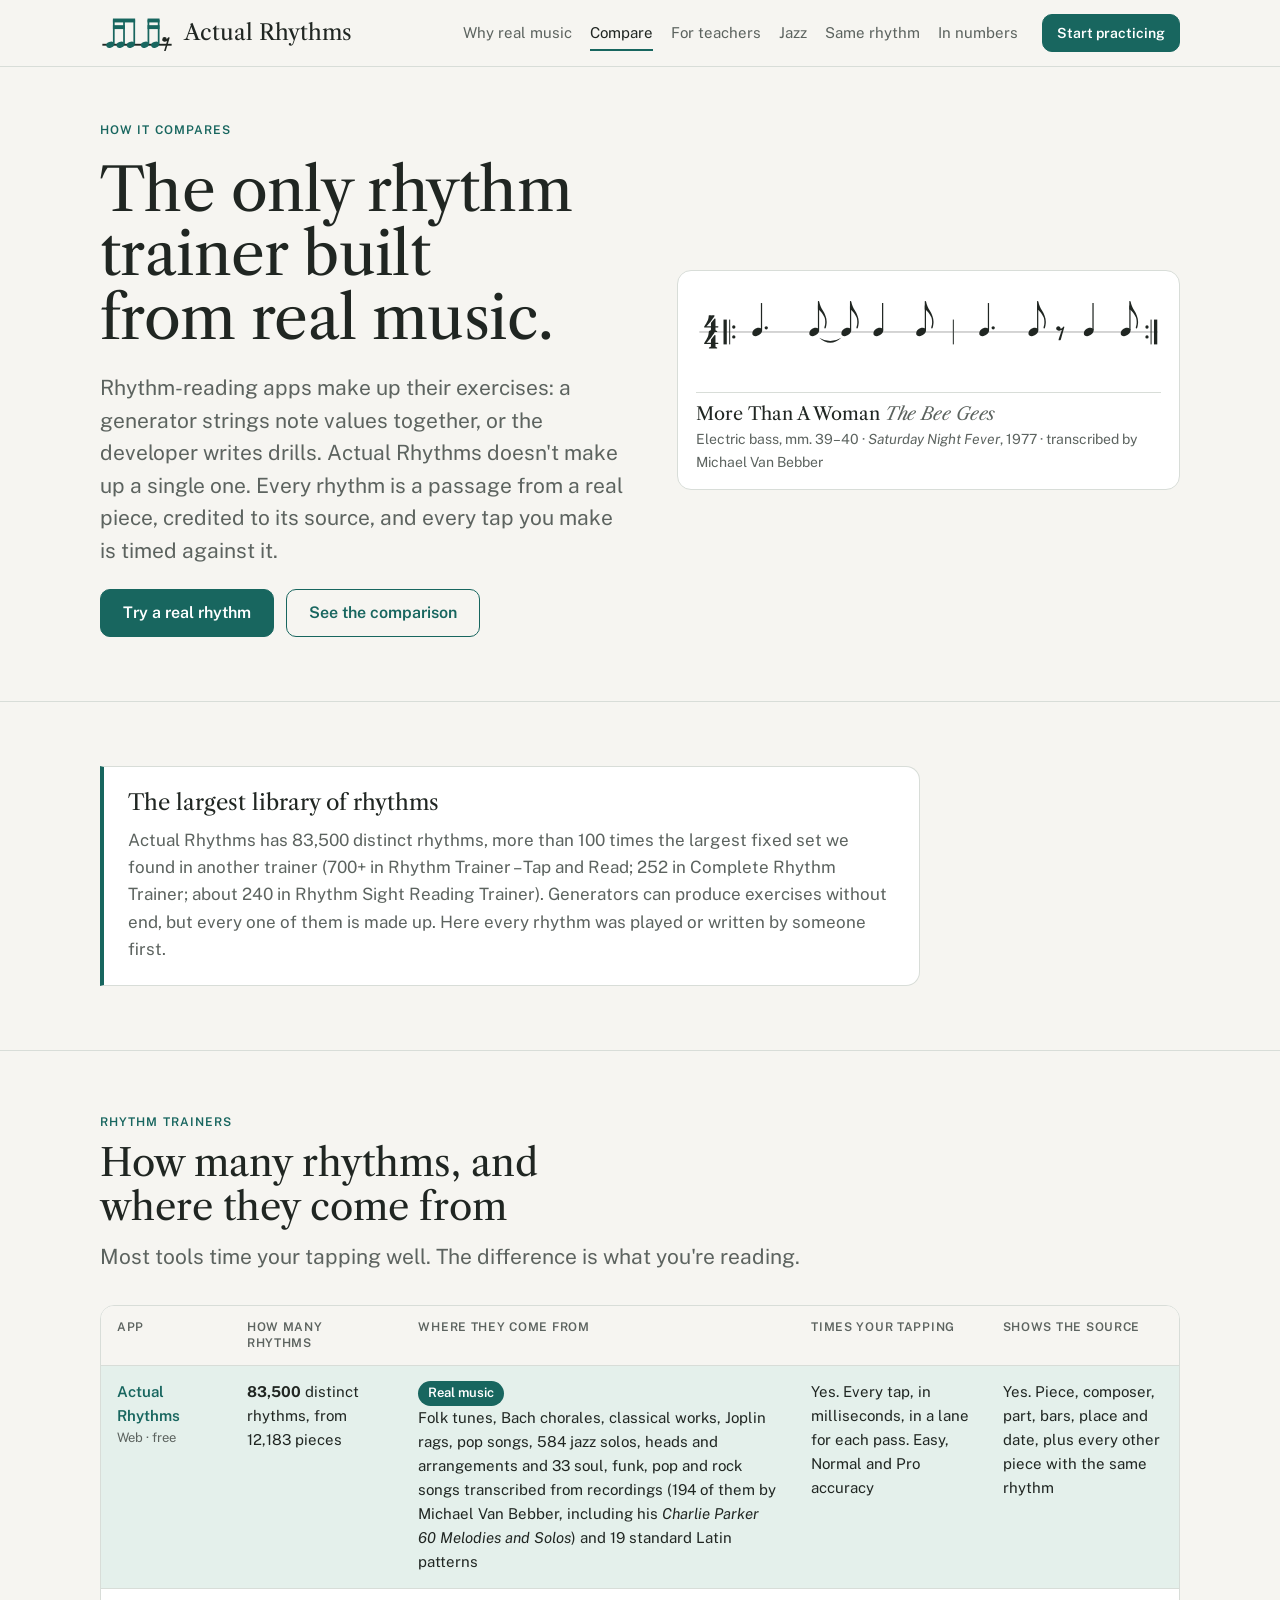
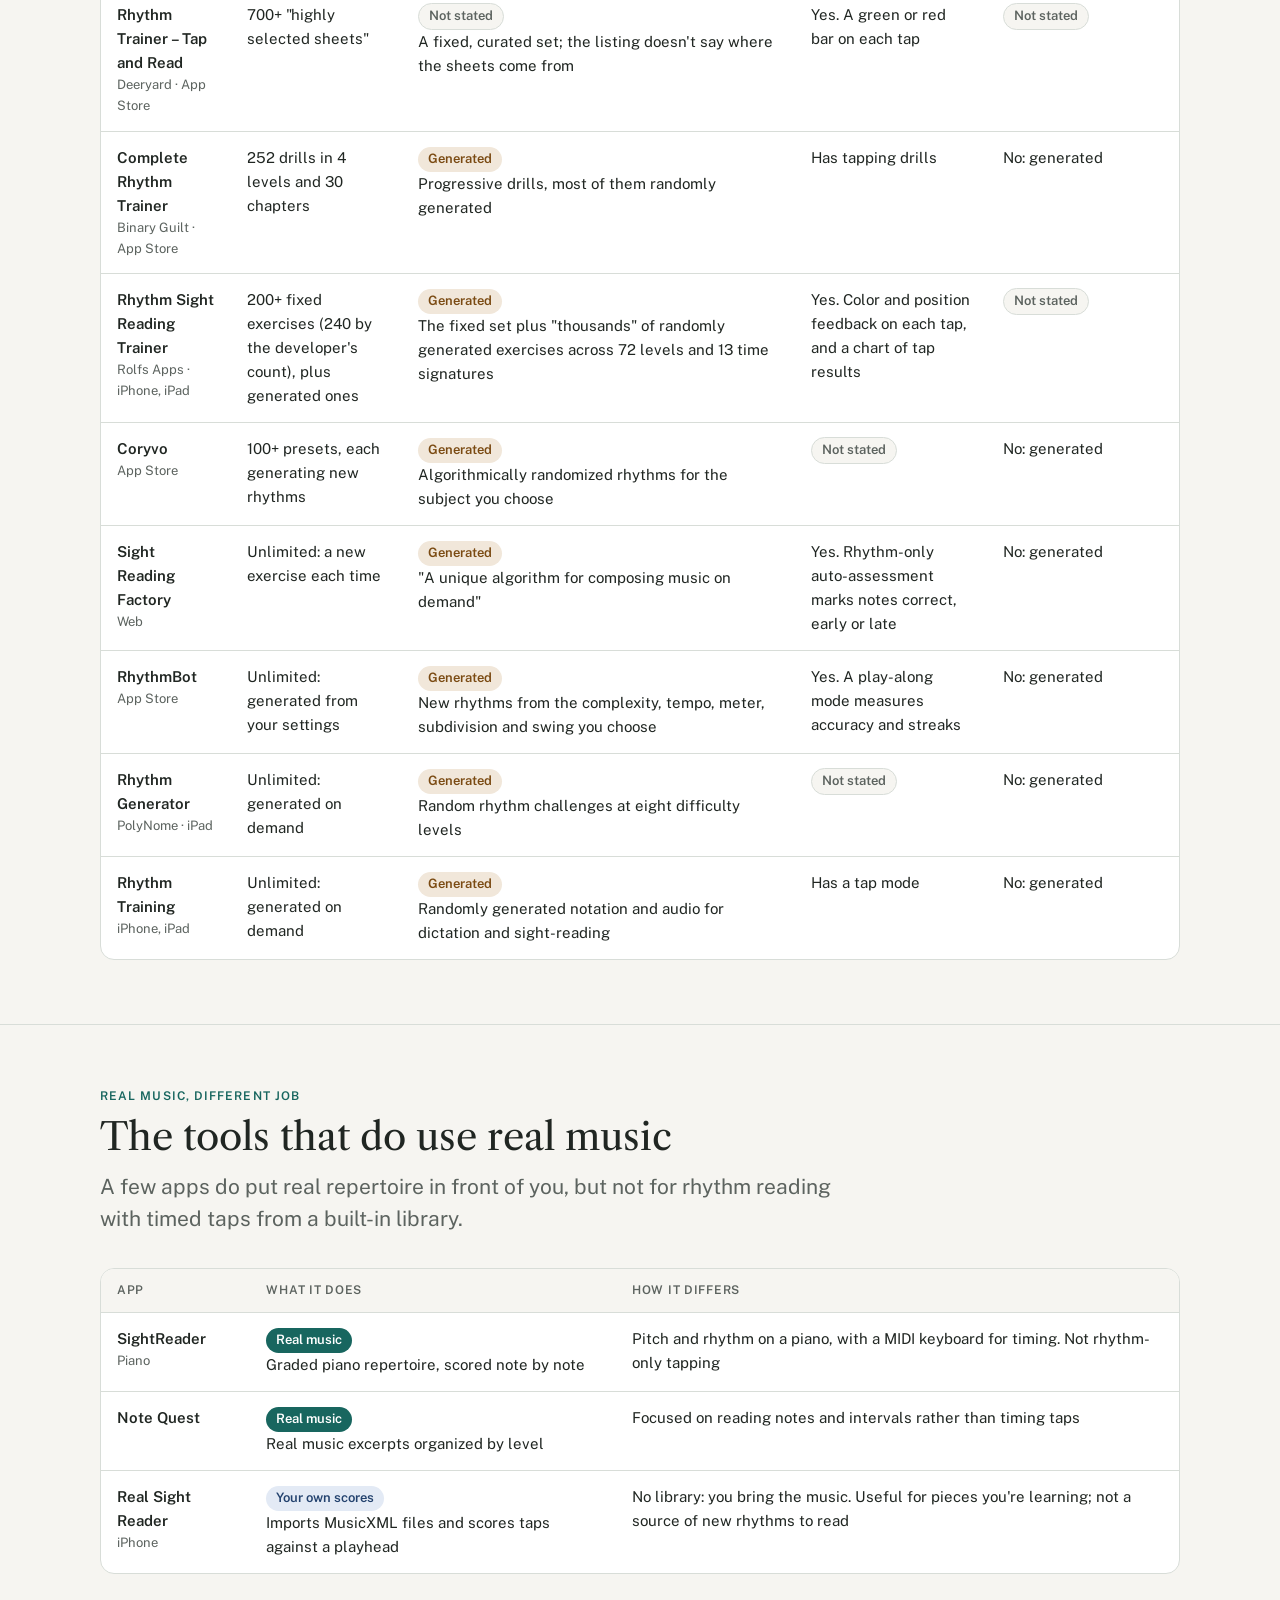
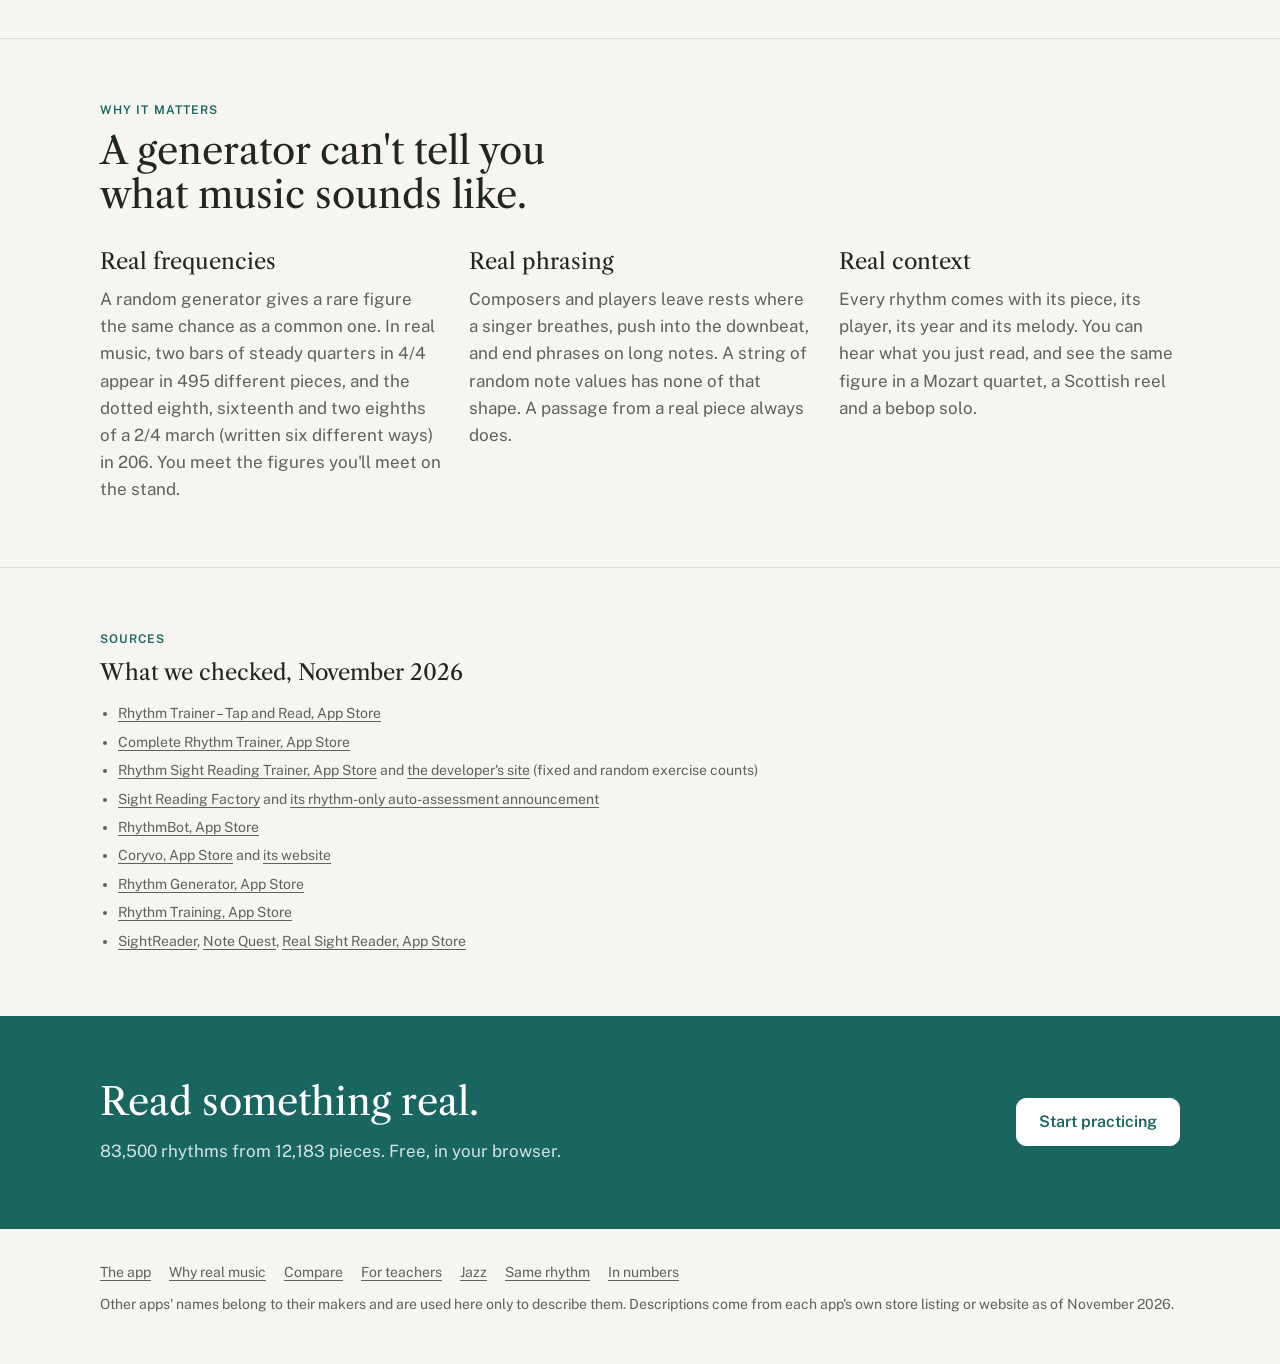
==== compare/index.html @ cf524474 "Add African drum archives and songs: IEMP, Djembe Gorilla, Djembe-L, PDMX - IEMP Malian Jembe: 11 re" ====
<!doctype html>
<html lang="en">
<head>
<meta charset="utf-8">
<meta name="viewport" content="width=device-width, initial-scale=1, viewport-fit=cover">
<title>Actual Rhythms compared: real music vs generated rhythms</title>
<meta name="description" content="Other rhythm trainers generate their exercises. In Actual Rhythms every rhythm is a real passage of music, credited to its source. A comparison.">
<meta property="og:title" content="The only rhythm trainer built from real music">
<meta property="og:description" content="How Actual Rhythms compares with rhythm apps that generate their exercises.">
<link rel="canonical" href="https://actualrhythms.com/compare/">
<meta property="og:type" content="website">
<meta property="og:site_name" content="Actual Rhythms">
<meta property="og:url" content="https://actualrhythms.com/compare/">
<meta property="og:image" content="https://actualrhythms.com/landing/social/compare.png">
<meta property="og:image:width" content="1200">
<meta property="og:image:height" content="630">
<meta property="og:image:alt" content="Actual Rhythms: the only rhythm trainer built from real music. An Irish tune excerpt on a one-line staff.">
<meta name="twitter:card" content="summary_large_image">
<meta name="theme-color" content="#F6F5F1">
<link rel="icon" href="/favicon.svg" type="image/svg+xml">
<link rel="apple-touch-icon" href="/icons/apple-touch-icon.png">
<link rel="preconnect" href="https://fonts.googleapis.com">
<link rel="preconnect" href="https://fonts.gstatic.com" crossorigin>
<link rel="stylesheet" href="https://fonts.googleapis.com/css2?family=Libre+Caslon+Text:ital@0;1&family=Public+Sans:wght@400;500;600;700&family=IBM+Plex+Mono:wght@500;600&display=swap">
<link rel="stylesheet" href="/landing/landing.css">
</head>
<body>
<header class="site-head">
  <div class="wrap">
    <a class="brand" href="/why/"><img src="/landing/logo.svg" alt="">Actual Rhythms</a>
    <nav class="site-nav" aria-label="Pages">
      <a href="/why/">Why real music</a>
      <a href="/compare/" aria-current="page">Compare</a>
      <a href="/teachers/">For teachers</a>
      <a href="/jazz/">Jazz</a>
      <a href="/same-rhythm/">Same rhythm</a>
      <a href="/numbers/">In numbers</a>
    </nav>
    <a class="btn btn-primary btn-small" href="/">Start practicing</a>
  </div>
</header>

<main>
  <section class="hero">
    <div class="wrap">
      <div class="hero-copy">
        <p class="eyebrow">How it compares</p>
        <h1>The only rhythm trainer built from real music.</h1>
        <p class="lede">Rhythm-reading apps make up their exercises: a generator strings note values together, or the developer writes drills. Actual Rhythms doesn't make up a single one. Every rhythm is a passage from a real piece, credited to its source, and every tap you make is timed against it.</p>
        <div class="actions">
          <a class="btn btn-primary" href="/">Try a real rhythm</a>
          <a class="btn btn-quiet" href="#table">See the comparison</a>
        </div>
      </div>
      <figure class="excerpt">
        <img src="/landing/img/beegees-more-than-a-woman.svg" alt="Two bars of a disco bass line in 4/4 with dotted quarters, a tied eighth and an eighth rest." width="565" height="112">
        <figcaption><span class="src">More Than A Woman <em>The Bee Gees</em></span><span class="where">Electric bass, mm. 39–40 · <em>Saturday Night Fever</em>, 1977 · transcribed by Michael Van Bebber</span></figcaption>
      </figure>
    </div>
  </section>

  <section>
    <div class="wrap">
      <div class="claim">
        <h3>The largest library of rhythms</h3>
        <p>Actual Rhythms has 83,500 distinct rhythms, more than 100 times the largest fixed set we found in another trainer (700+ in Rhythm Trainer – Tap and Read; 252 in Complete Rhythm Trainer; about 240 in Rhythm Sight Reading Trainer). Generators can produce exercises without end, but every one of them is made up. Here every rhythm was played or written by someone first.</p>
      </div>
    </div>
  </section>

  <section id="table">
    <div class="wrap">
      <div class="section-head">
        <p class="eyebrow">Rhythm trainers</p>
        <h2>How many rhythms, and where they come from</h2>
        <p class="lede">Most tools time your tapping well. The difference is what you're reading.</p>
      </div>
      <div class="table-scroll">
        <table>
          <thead>
            <tr><th scope="col">App</th><th scope="col">How many rhythms</th><th scope="col">Where they come from</th><th scope="col">Times your tapping</th><th scope="col">Shows the source</th></tr>
          </thead>
          <tbody>
            <tr class="ours">
              <th scope="row">Actual Rhythms<small>Web · free</small></th>
              <td><b>83,500</b> distinct rhythms, from 12,183 pieces</td>
              <td><span class="pill real">Real music</span><br>Folk tunes, Bach chorales, classical works, Joplin rags, pop songs, 584 jazz solos, heads and arrangements and 33 soul, funk, pop and rock songs transcribed from recordings (194 of them by Michael Van Bebber, including his <em>Charlie Parker 60 Melodies and Solos</em>) and 19 standard Latin patterns</td>
              <td>Yes. Every tap, in milliseconds, in a lane for each pass. Easy, Normal and Pro accuracy</td>
              <td>Yes. Piece, composer, part, bars, place and date, plus every other piece with the same rhythm</td>
            </tr>
            <tr>
              <th scope="row">Rhythm Trainer – Tap and Read<small>Deeryard · App Store</small></th>
              <td>700+ "highly selected sheets"</td>
              <td><span class="pill na">Not stated</span><br>A fixed, curated set; the listing doesn't say where the sheets come from</td>
              <td>Yes. A green or red bar on each tap</td>
              <td><span class="pill na">Not stated</span></td>
            </tr>
            <tr>
              <th scope="row">Complete Rhythm Trainer<small>Binary Guilt · App Store</small></th>
              <td>252 drills in 4 levels and 30 chapters</td>
              <td><span class="pill gen">Generated</span><br>Progressive drills, most of them randomly generated</td>
              <td>Has tapping drills</td>
              <td>No: generated</td>
            </tr>
            <tr>
              <th scope="row">Rhythm Sight Reading Trainer<small>Rolfs Apps · iPhone, iPad</small></th>
              <td>200+ fixed exercises (240 by the developer's count), plus generated ones</td>
              <td><span class="pill gen">Generated</span><br>The fixed set plus "thousands" of randomly generated exercises across 72 levels and 13 time signatures</td>
              <td>Yes. Color and position feedback on each tap, and a chart of tap results</td>
              <td><span class="pill na">Not stated</span></td>
            </tr>
            <tr>
              <th scope="row">Coryvo<small>App Store</small></th>
              <td>100+ presets, each generating new rhythms</td>
              <td><span class="pill gen">Generated</span><br>Algorithmically randomized rhythms for the subject you choose</td>
              <td><span class="pill na">Not stated</span></td>
              <td>No: generated</td>
            </tr>
            <tr>
              <th scope="row">Sight Reading Factory<small>Web</small></th>
              <td>Unlimited: a new exercise each time</td>
              <td><span class="pill gen">Generated</span><br>"A unique algorithm for composing music on demand"</td>
              <td>Yes. Rhythm-only auto-assessment marks notes correct, early or late</td>
              <td>No: generated</td>
            </tr>
            <tr>
              <th scope="row">RhythmBot<small>App Store</small></th>
              <td>Unlimited: generated from your settings</td>
              <td><span class="pill gen">Generated</span><br>New rhythms from the complexity, tempo, meter, subdivision and swing you choose</td>
              <td>Yes. A play-along mode measures accuracy and streaks</td>
              <td>No: generated</td>
            </tr>
            <tr>
              <th scope="row">Rhythm Generator<small>PolyNome · iPad</small></th>
              <td>Unlimited: generated on demand</td>
              <td><span class="pill gen">Generated</span><br>Random rhythm challenges at eight difficulty levels</td>
              <td><span class="pill na">Not stated</span></td>
              <td>No: generated</td>
            </tr>
            <tr>
              <th scope="row">Rhythm Training<small>iPhone, iPad</small></th>
              <td>Unlimited: generated on demand</td>
              <td><span class="pill gen">Generated</span><br>Randomly generated notation and audio for dictation and sight-reading</td>
              <td>Has a tap mode</td>
              <td>No: generated</td>
            </tr>
          </tbody>
        </table>
      </div>
    </div>
  </section>

  <section>
    <div class="wrap">
      <div class="section-head">
        <p class="eyebrow">Real music, different job</p>
        <h2>The tools that do use real music</h2>
        <p class="lede">A few apps do put real repertoire in front of you, but not for rhythm reading with timed taps from a built-in library.</p>
      </div>
      <div class="table-scroll">
        <table>
          <thead>
            <tr><th scope="col">App</th><th scope="col">What it does</th><th scope="col">How it differs</th></tr>
          </thead>
          <tbody>
            <tr>
              <th scope="row">SightReader<small>Piano</small></th>
              <td><span class="pill real">Real music</span><br>Graded piano repertoire, scored note by note</td>
              <td>Pitch and rhythm on a piano, with a MIDI keyboard for timing. Not rhythm-only tapping</td>
            </tr>
            <tr>
              <th scope="row">Note Quest</th>
              <td><span class="pill real">Real music</span><br>Real music excerpts organized by level</td>
              <td>Focused on reading notes and intervals rather than timing taps</td>
            </tr>
            <tr>
              <th scope="row">Real Sight Reader<small>iPhone</small></th>
              <td><span class="pill own">Your own scores</span><br>Imports MusicXML files and scores taps against a playhead</td>
              <td>No library: you bring the music. Useful for pieces you're learning; not a source of new rhythms to read</td>
            </tr>
          </tbody>
        </table>
      </div>
    </div>
  </section>

  <section>
    <div class="wrap">
      <div class="section-head">
        <p class="eyebrow">Why it matters</p>
        <h2>A generator can't tell you what music sounds like.</h2>
      </div>
      <div class="points">
        <div class="point">
          <h3>Real frequencies</h3>
          <p>A random generator gives a rare figure the same chance as a common one. In real music, two bars of steady quarters in 4/4 appear in 495 different pieces, and the dotted eighth, sixteenth and two eighths of a 2/4 march (written six different ways) in 206. You meet the figures you'll meet on the stand.</p>
        </div>
        <div class="point">
          <h3>Real phrasing</h3>
          <p>Composers and players leave rests where a singer breathes, push into the downbeat, and end phrases on long notes. A string of random note values has none of that shape. A passage from a real piece always does.</p>
        </div>
        <div class="point">
          <h3>Real context</h3>
          <p>Every rhythm comes with its piece, its player, its year and its melody. You can hear what you just read, and see the same figure in a Mozart quartet, a Scottish reel and a bebop solo.</p>
        </div>
      </div>
    </div>
  </section>

  <section>
    <div class="wrap">
      <div class="section-head" style="margin-bottom:16px">
        <p class="eyebrow">Sources</p>
        <h3>What we checked, November 2026</h3>
      </div>
      <ul class="sources">
        <li><a href="https://apps.apple.com/us/app/rhythm-trainer-tap-and-read/id6472973848">Rhythm Trainer – Tap and Read, App Store</a></li>
        <li><a href="https://apps.apple.com/us/app/complete-rhythm-trainer/id1550799056">Complete Rhythm Trainer, App Store</a></li>
        <li><a href="https://apps.apple.com/us/app/rhythm-sight-reading-trainer/id396302174">Rhythm Sight Reading Trainer, App Store</a> and <a href="https://sites.google.com/view/readrhythm-app/">the developer's site</a> (fixed and random exercise counts)</li>
        <li><a href="https://www.sightreadingfactory.com">Sight Reading Factory</a> and <a href="https://www.musicfirst.com/blog/sight-reading-factory-adds-rhythm-only-auto-assessment">its rhythm-only auto-assessment announcement</a></li>
        <li><a href="https://apps.apple.com/us/app/id6482994081">RhythmBot, App Store</a></li>
        <li><a href="https://apps.apple.com/us/app/coryvo-rhythm-trainer/id1080310064">Coryvo, App Store</a> and <a href="https://www.coryvo.com/">its website</a></li>
        <li><a href="https://apps.apple.com/us/app/rhythm-generator/id6741359170">Rhythm Generator, App Store</a></li>
        <li><a href="https://apps.apple.com/us/app/id1613734367">Rhythm Training, App Store</a></li>
        <li><a href="https://sightreader.app/best-sight-reading-apps">SightReader</a>, <a href="https://notequest.net/">Note Quest</a>, <a href="https://apps.apple.com/us/app/-/id6767059517">Real Sight Reader, App Store</a></li>
      </ul>
    </div>
  </section>

  <section class="cta">
    <div class="wrap">
      <div class="prose">
        <h2>Read something real.</h2>
        <p>83,500 rhythms from 12,183 pieces. Free, in your browser.</p>
      </div>
      <a class="btn btn-primary" href="/">Start practicing</a>
    </div>
  </section>
</main>

<footer class="site-foot">
  <div class="wrap">
    <nav aria-label="More pages"><a href="/">The app</a><a href="/why/">Why real music</a><a href="/compare/">Compare</a><a href="/teachers/">For teachers</a><a href="/jazz/">Jazz</a><a href="/same-rhythm/">Same rhythm</a><a href="/numbers/">In numbers</a></nav>
    <p>Other apps' names belong to their makers and are used here only to describe them. Descriptions come from each app's own store listing or website as of November 2026.</p>
  </div>
</footer>
</body>
</html>
---- landing/landing.css ----
/* Actual Rhythms landing pages. Same palette and type as the app (styles.css):
   cream page, white sheets of notation, deep teal for action, Caslon for display, Public Sans for text. */
:root {
  --page: #F6F5F1;
  --surface: #FFFFFF;
  --ink: #202622;
  --muted: #5C635F;
  --teal: #18665F;
  --teal-hover: #145750;
  --teal-pale: #E4F0EB;
  --border: #D8DDD8;
  --perfect: #1E7A4C;
  --miss: #B42318;
  --font-serif: "Libre Caslon Text", "Iowan Old Style", Georgia, "Times New Roman", serif;
  --font-sans: "Public Sans", system-ui, -apple-system, "Segoe UI", Roboto, sans-serif;
  --font-mono: "IBM Plex Mono", ui-monospace, Menlo, Consolas, monospace;
  --measure: 64ch;
  color-scheme: light;
}
* { box-sizing: border-box; }
html { -webkit-text-size-adjust: 100%; }
body {
  margin: 0; background: var(--page); color: var(--ink);
  font: 400 17px/1.6 var(--font-sans);
}
a { color: var(--teal); text-underline-offset: 3px; }
a:hover { color: var(--teal-hover); }
:focus-visible { outline: 3px solid var(--teal); outline-offset: 2px; border-radius: 4px; }
img { max-width: 100%; display: block; }

.wrap {
  max-width: 1120px; margin: 0 auto;
  padding-left: max(20px, env(safe-area-inset-left, 0px)); padding-right: max(20px, env(safe-area-inset-right, 0px));
}

/* header */
.site-head { border-bottom: 1px solid var(--border); background: var(--page); }
.site-head .wrap { display: flex; flex-wrap: wrap; align-items: center; gap: 12px 24px; padding-block: 14px; }
.brand { font: 400 22px/1 var(--font-serif); color: var(--ink); text-decoration: none; margin-right: auto; display: flex; align-items: center; gap: 10px; }
.brand img { width: auto; height: 36px; }
.site-nav { display: flex; flex-wrap: wrap; gap: 4px 18px; font-size: 15px; }
.site-nav a { color: var(--muted); text-decoration: none; padding: 6px 0; }
.site-nav a:hover, .site-nav a[aria-current="page"] { color: var(--ink); }
.site-nav a[aria-current="page"] { box-shadow: inset 0 -2px 0 var(--teal); }

/* buttons */
.btn {
  display: inline-flex; align-items: center; justify-content: center; gap: 8px;
  min-height: 48px; padding: 0 22px; border-radius: 10px; border: 1px solid var(--teal);
  font: 600 16px/1 var(--font-sans); text-decoration: none; white-space: nowrap;
}
.btn-primary { background: var(--teal); color: #fff; }
.btn-primary:hover { background: var(--teal-hover); color: #fff; }
.btn-quiet { background: transparent; color: var(--teal); }
.btn-quiet:hover { background: var(--teal-pale); }
.btn-small { min-height: 38px; padding: 0 14px; font-size: 14px; }
.actions { display: flex; flex-wrap: wrap; gap: 12px; align-items: center; }
.fine { font-size: 14px; color: var(--muted); }

/* type */
.eyebrow { font: 600 12px/1.2 var(--font-sans); letter-spacing: 0.09em; text-transform: uppercase; color: var(--teal); margin: 0; }
h1, h2, h3 { font-family: var(--font-serif); font-weight: 400; text-wrap: balance; margin: 0; }
h1 { font-size: clamp(36px, 6vw, 60px); line-height: 1.06; letter-spacing: -0.01em; }
h2 { font-size: clamp(28px, 3.6vw, 38px); line-height: 1.15; }
h3 { font-size: 22px; line-height: 1.25; }
.lede { font-size: clamp(18px, 2.1vw, 21px); line-height: 1.55; color: var(--muted); max-width: var(--measure); margin: 0; }
p { margin: 0; }
.prose { display: grid; gap: 14px; max-width: var(--measure); }
.prose p { color: var(--muted); }

/* sections */
section { padding-block: 64px; }
section + section { border-top: 1px solid var(--border); }
.section-head { display: grid; gap: 12px; margin-bottom: 32px; max-width: 760px; }

/* hero */
.hero { padding-block: 56px 64px; }
.hero .wrap { display: grid; grid-template-columns: minmax(0, 1.05fr) minmax(0, 1fr); gap: 48px; align-items: center; }
.hero-copy { display: grid; gap: 22px; }
@media (max-width: 860px) { .hero .wrap { grid-template-columns: 1fr; gap: 32px; } }

/* a sheet of real notation, with its source */
.excerpt { background: var(--surface); border: 1px solid var(--border); border-radius: 14px; padding: 18px 18px 16px; display: grid; gap: 10px; margin: 0; }
.excerpt img { width: 100%; height: auto; }
.excerpt figcaption { display: grid; gap: 2px; border-top: 1px solid var(--border); padding-top: 10px; }
.excerpt .src { font: 400 18px/1.3 var(--font-serif); }
.excerpt .src em { color: var(--muted); }
.excerpt .where { font-size: 14px; color: var(--muted); }
.excerpt-stack { display: grid; gap: 14px; }
.excerpt-stack .excerpt:nth-child(2) { margin-left: 8%; }
@media (max-width: 860px) { .excerpt-stack .excerpt:nth-child(2) { margin-left: 0; } }

.gallery { display: grid; grid-template-columns: repeat(2, minmax(0, 1fr)); gap: 18px; }
@media (max-width: 760px) { .gallery { grid-template-columns: 1fr; } }

/* numbers */
.stats { display: grid; grid-template-columns: repeat(4, minmax(0, 1fr)); gap: 0; border: 1px solid var(--border); border-radius: 14px; background: var(--surface); }
.stat { padding: 20px 22px; display: grid; gap: 4px; min-width: 0; }
.stat + .stat { border-left: 1px solid var(--border); }
.stat b { font: 400 34px/1.1 var(--font-serif); font-variant-numeric: tabular-nums; }
.stat span { font-size: 14px; color: var(--muted); }
@media (max-width: 760px) {
  .stats { grid-template-columns: repeat(2, minmax(0, 1fr)); }
  .stat:nth-child(3) { border-left: 0; }
  .stat:nth-child(n+3) { border-top: 1px solid var(--border); }
}

/* three reasons / features */
.points { display: grid; grid-template-columns: repeat(3, minmax(0, 1fr)); gap: 28px; }
.point { display: grid; gap: 10px; align-content: start; }
.point p { color: var(--muted); }
@media (max-width: 860px) { .points { grid-template-columns: 1fr; gap: 24px; } }

/* steps (a real sequence) */
.steps { list-style: none; margin: 0; padding: 0; display: grid; grid-template-columns: repeat(3, minmax(0, 1fr)); gap: 28px; counter-reset: step; }
.steps li { display: grid; gap: 8px; align-content: start; counter-increment: step; }
.steps li::before { content: counter(step); font: 600 13px/1 var(--font-mono); color: var(--teal); width: 30px; height: 30px; border: 1.5px solid var(--teal); border-radius: 50%; display: grid; place-items: center; }
.steps p { color: var(--muted); }
@media (max-width: 860px) { .steps { grid-template-columns: 1fr; } }

/* tap feedback illustration (the app's lanes) */
.lanes { background: var(--surface); border: 1px solid var(--border); border-radius: 14px; padding: 16px 18px; }
.lanes svg { width: 100%; height: auto; display: block; }

/* comparison tables */
.table-scroll { overflow-x: auto; border: 1px solid var(--border); border-radius: 14px; background: var(--surface); }
table { border-collapse: collapse; width: 100%; min-width: 720px; font-size: 15px; }
th, td { text-align: left; vertical-align: top; padding: 14px 16px; border-bottom: 1px solid var(--border); }
thead th { font: 600 12px/1.3 var(--font-sans); letter-spacing: 0.06em; text-transform: uppercase; color: var(--muted); background: var(--page); }
tbody tr:last-child td, tbody tr:last-child th { border-bottom: 0; }
tbody th { font-weight: 600; }
tbody th small { display: block; font-weight: 400; color: var(--muted); font-size: 13px; }
tr.ours { background: var(--teal-pale); }
tr.ours th { color: var(--teal); }
.pill { display: inline-block; padding: 2px 10px; border-radius: 999px; font-size: 13px; font-weight: 600; white-space: nowrap; }
.pill.real { background: var(--teal); color: #fff; }
.pill.gen { background: #F1E7DA; color: #7A4A12; }
.pill.own { background: #E3EAF5; color: #23426E; }
.pill.na { background: var(--page); color: var(--muted); border: 1px solid var(--border); }

/* claim box */
.claim { background: var(--surface); border: 1px solid var(--border); border-left: 4px solid var(--teal); border-radius: 0 14px 14px 0; padding: 22px 24px; display: grid; gap: 10px; max-width: 820px; }
.claim p { color: var(--muted); }

.sources { font-size: 14px; color: var(--muted); display: grid; gap: 6px; padding-left: 18px; margin: 0; }
.sources a { color: var(--muted); }

/* call to action band */
.cta { background: var(--teal); color: #fff; }
.cta .wrap { display: flex; flex-wrap: wrap; align-items: center; justify-content: space-between; gap: 20px 32px; }
.cta h2 { color: #fff; }
.cta p { color: rgba(255, 255, 255, 0.82); }
.cta .btn-primary { background: #fff; color: var(--teal); border-color: #fff; }
.cta .btn-primary:hover { background: var(--teal-pale); color: var(--teal); }
section.cta + section, section + section.cta { border-top: 0; }

/* footer */
.site-foot { padding-block: 32px 48px; font-size: 14px; color: var(--muted); }
.site-foot .wrap { display: grid; gap: 10px; }
.site-foot nav { display: flex; flex-wrap: wrap; gap: 6px 18px; }
.site-foot a { color: var(--muted); }

.two-col { display: grid; grid-template-columns: minmax(0, 1fr) minmax(0, 1fr); gap: 48px; align-items: start; }
@media (max-width: 860px) { .two-col { grid-template-columns: 1fr; gap: 28px; } }
.list { margin: 0; padding-left: 20px; display: grid; gap: 10px; color: var(--muted); }
.list b { color: var(--ink); font-weight: 600; }
.players { columns: 3 180px; column-gap: 24px; margin: 0; padding: 0; list-style: none; font-size: 15px; color: var(--muted); }
.players li { break-inside: avoid; padding: 3px 0; }

@media (prefers-reduced-motion: no-preference) { .btn { transition: background-color 0.15s; } }

/* Same rhythm page: one block per matched family */
.pairs { display: grid; gap: 56px; }
.pair { display: grid; gap: 18px; }
.pair-head { display: grid; gap: 8px; max-width: 760px; }
.pair-head p { color: var(--muted); }

/* play button on an excerpt's caption */
.excerpt figcaption.has-play { grid-template-columns: minmax(0, 1fr) auto; column-gap: 14px; align-items: center; }
.excerpt figcaption .src, .excerpt figcaption .where { grid-column: 1; }
.excerpt figcaption .play { grid-column: 2; grid-row: 1 / span 2; }
.play {
  width: 44px; height: 44px; border-radius: 50%; border: 1px solid var(--teal); background: var(--teal); color: #fff;
  display: grid; place-items: center; cursor: pointer; padding: 0;
}
.play::before { content: ""; width: 0; height: 0; margin-left: 3px; border-style: solid; border-width: 8px 0 8px 13px; border-color: transparent transparent transparent currentColor; }
.play:hover { background: var(--teal-hover); }
.play.is-playing::before { width: 12px; height: 12px; margin: 0; border: 0; background: currentColor; border-radius: 2px; }
.play.is-loading { opacity: 0.6; }

/* a match: excerpts joined by equals signs with arrows (side by side; a third one below the first) */
.match { display: grid; grid-template-columns: minmax(0, 1fr) 92px minmax(0, 1fr); align-items: center; }
.match > figure:nth-of-type(1) { grid-column: 1; grid-row: 1; }
.match > .eq-h { grid-column: 2; grid-row: 1; }
.match > figure:nth-of-type(2) { grid-column: 3; grid-row: 1; }
.match > .eq-v { grid-column: 1; grid-row: 2; }
.match > figure:nth-of-type(3) { grid-column: 1; grid-row: 3; }
.eq { display: flex; align-items: center; justify-content: center; color: var(--teal); }
.eq svg { fill: none; stroke: currentColor; stroke-width: 2; stroke-linecap: round; stroke-linejoin: round; overflow: visible; transform: scale(1.25); }
.eq circle { fill: var(--teal-pale); }
.eq .eq-v-svg, .eq-v .eq-h-svg { display: none; }
.eq-v .eq-v-svg { display: block; }
.eq-v { padding-block: 14px; }
/* stacked: the hero, and every match on narrow screens */
.hero-match.match { grid-template-columns: minmax(0, 1fr); }
.hero-match.match > figure, .hero-match.match > .eq { grid-column: 1; grid-row: auto; }
@media (max-width: 760px) {
  .match { grid-template-columns: minmax(0, 1fr); }
  .match > * { grid-column: 1 !important; grid-row: auto !important; }
  .eq-h { padding-block: 14px; }
  .eq-h .eq-h-svg { display: none; }
  .eq-h .eq-v-svg { display: block; }
}
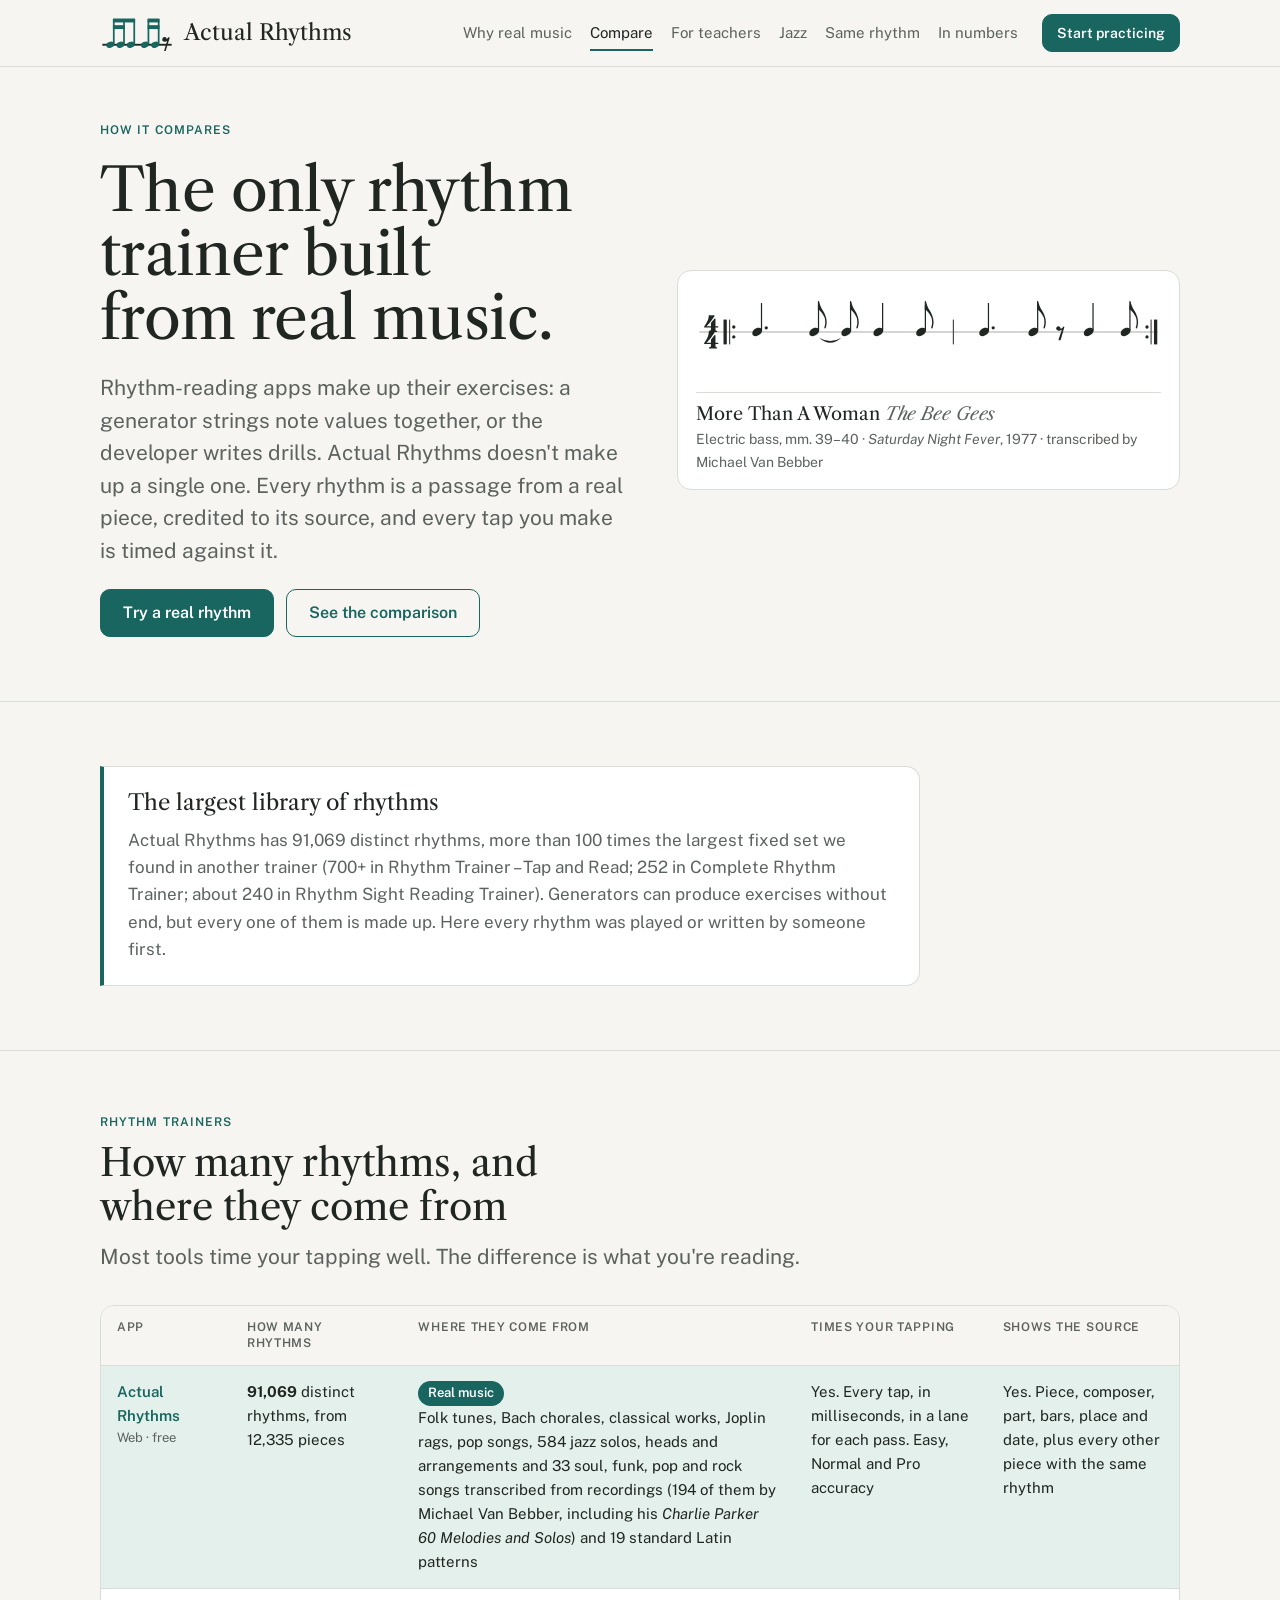
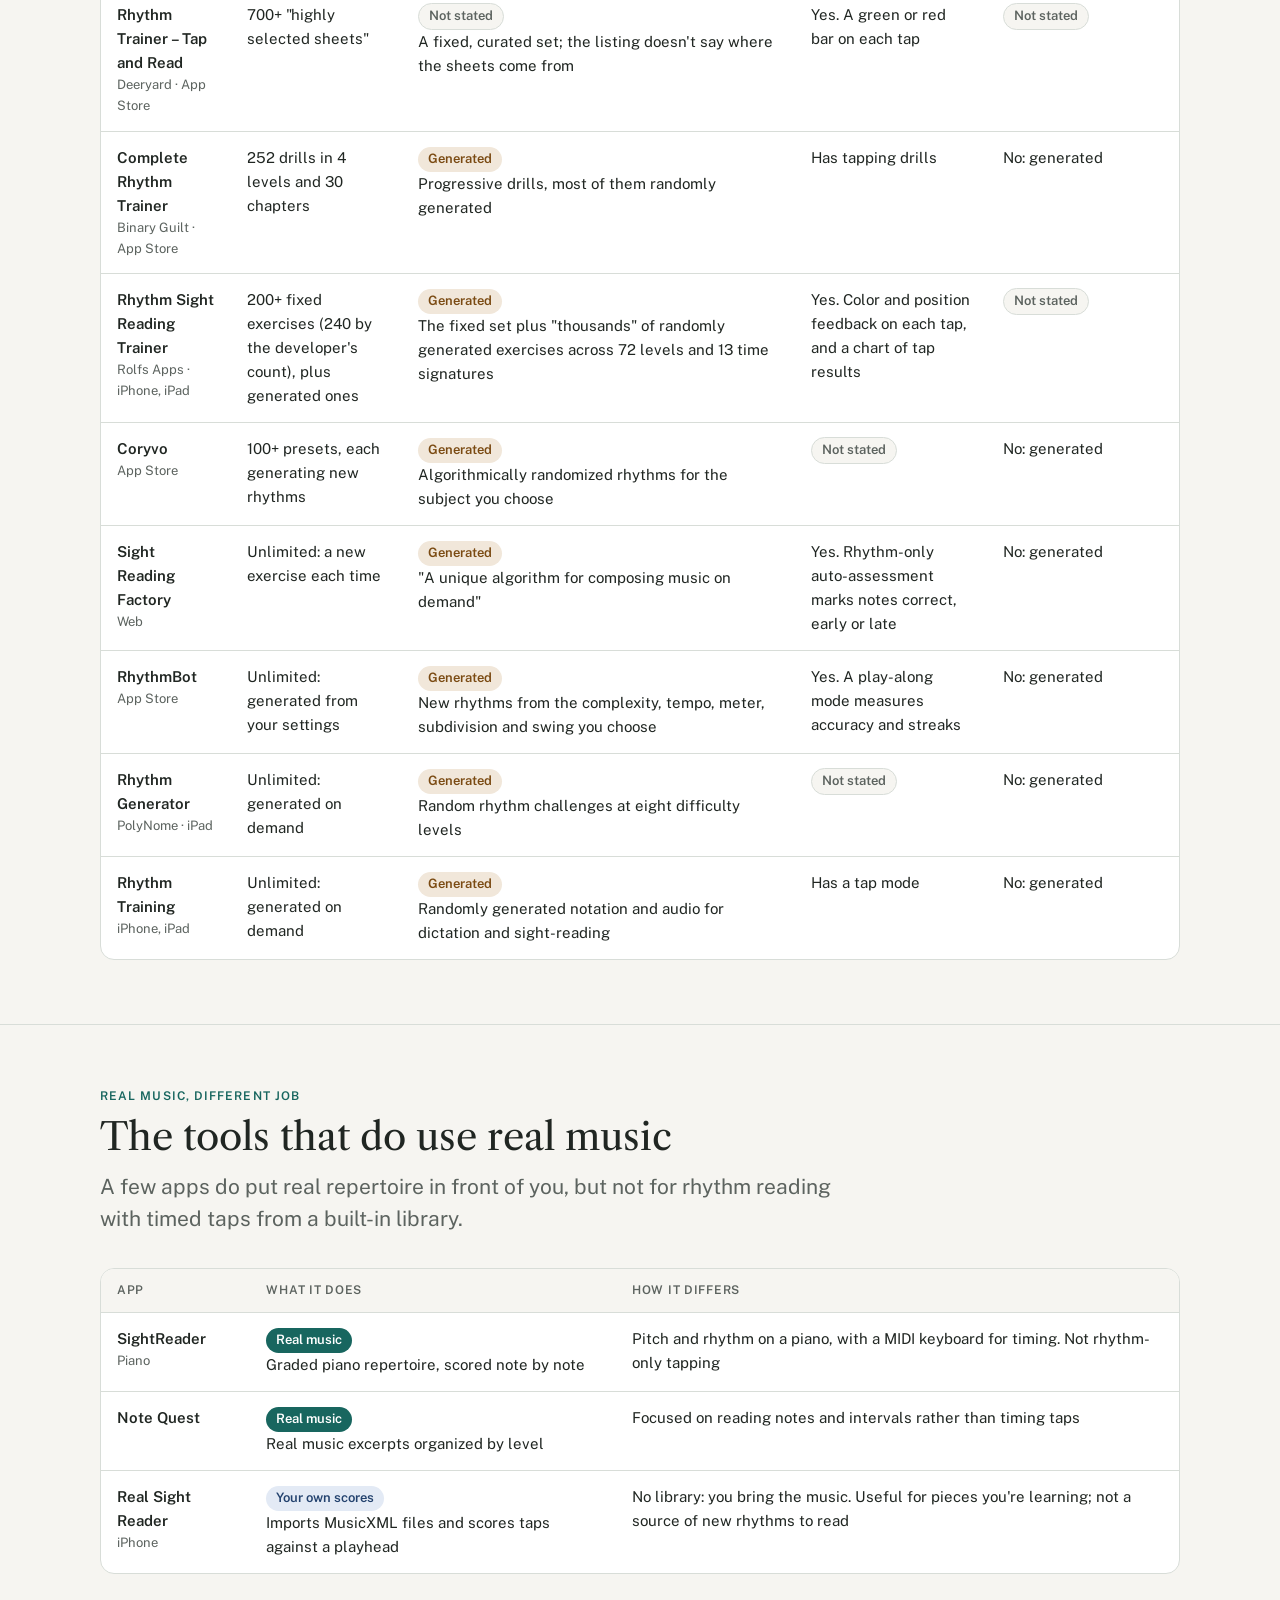
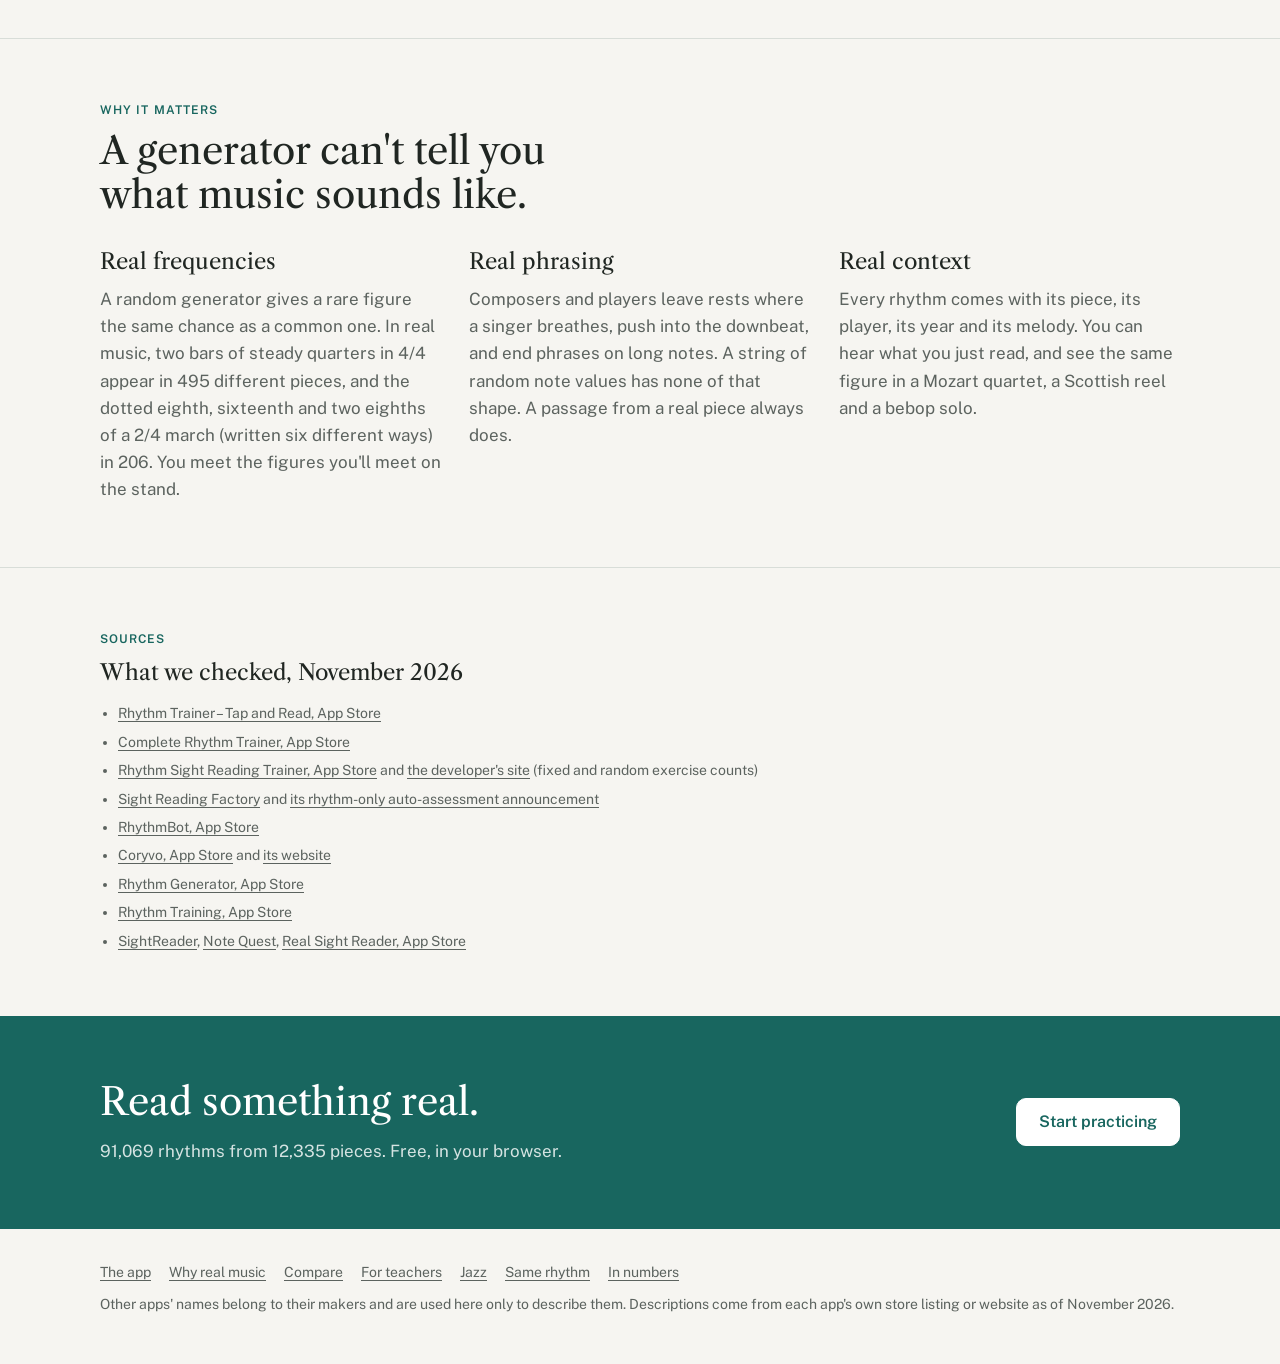
==== commit 4736dc2c: "Add Latin recordings and songs: IEMP candombe and Cuban son, PDMX, drum archives - IEMP Uruguayan Ca" ====
--- a/compare/index.html
+++ b/compare/index.html
@@ -63,7 +63,7 @@
     <div class="wrap">
       <div class="claim">
         <h3>The largest library of rhythms</h3>
-        <p>Actual Rhythms has 83,500 distinct rhythms, more than 100 times the largest fixed set we found in another trainer (700+ in Rhythm Trainer – Tap and Read; 252 in Complete Rhythm Trainer; about 240 in Rhythm Sight Reading Trainer). Generators can produce exercises without end, but every one of them is made up. Here every rhythm was played or written by someone first.</p>
+        <p>Actual Rhythms has 91,069 distinct rhythms, more than 100 times the largest fixed set we found in another trainer (700+ in Rhythm Trainer – Tap and Read; 252 in Complete Rhythm Trainer; about 240 in Rhythm Sight Reading Trainer). Generators can produce exercises without end, but every one of them is made up. Here every rhythm was played or written by someone first.</p>
       </div>
     </div>
   </section>
@@ -83,7 +83,7 @@
           <tbody>
             <tr class="ours">
               <th scope="row">Actual Rhythms<small>Web · free</small></th>
-              <td><b>83,500</b> distinct rhythms, from 12,183 pieces</td>
+              <td><b>91,069</b> distinct rhythms, from 12,335 pieces</td>
               <td><span class="pill real">Real music</span><br>Folk tunes, Bach chorales, classical works, Joplin rags, pop songs, 584 jazz solos, heads and arrangements and 33 soul, funk, pop and rock songs transcribed from recordings (194 of them by Michael Van Bebber, including his <em>Charlie Parker 60 Melodies and Solos</em>) and 19 standard Latin patterns</td>
               <td>Yes. Every tap, in milliseconds, in a lane for each pass. Easy, Normal and Pro accuracy</td>
               <td>Yes. Piece, composer, part, bars, place and date, plus every other piece with the same rhythm</td>
@@ -231,7 +231,7 @@
     <div class="wrap">
       <div class="prose">
         <h2>Read something real.</h2>
-        <p>83,500 rhythms from 12,183 pieces. Free, in your browser.</p>
+        <p>91,069 rhythms from 12,335 pieces. Free, in your browser.</p>
       </div>
       <a class="btn btn-primary" href="/">Start practicing</a>
     </div>
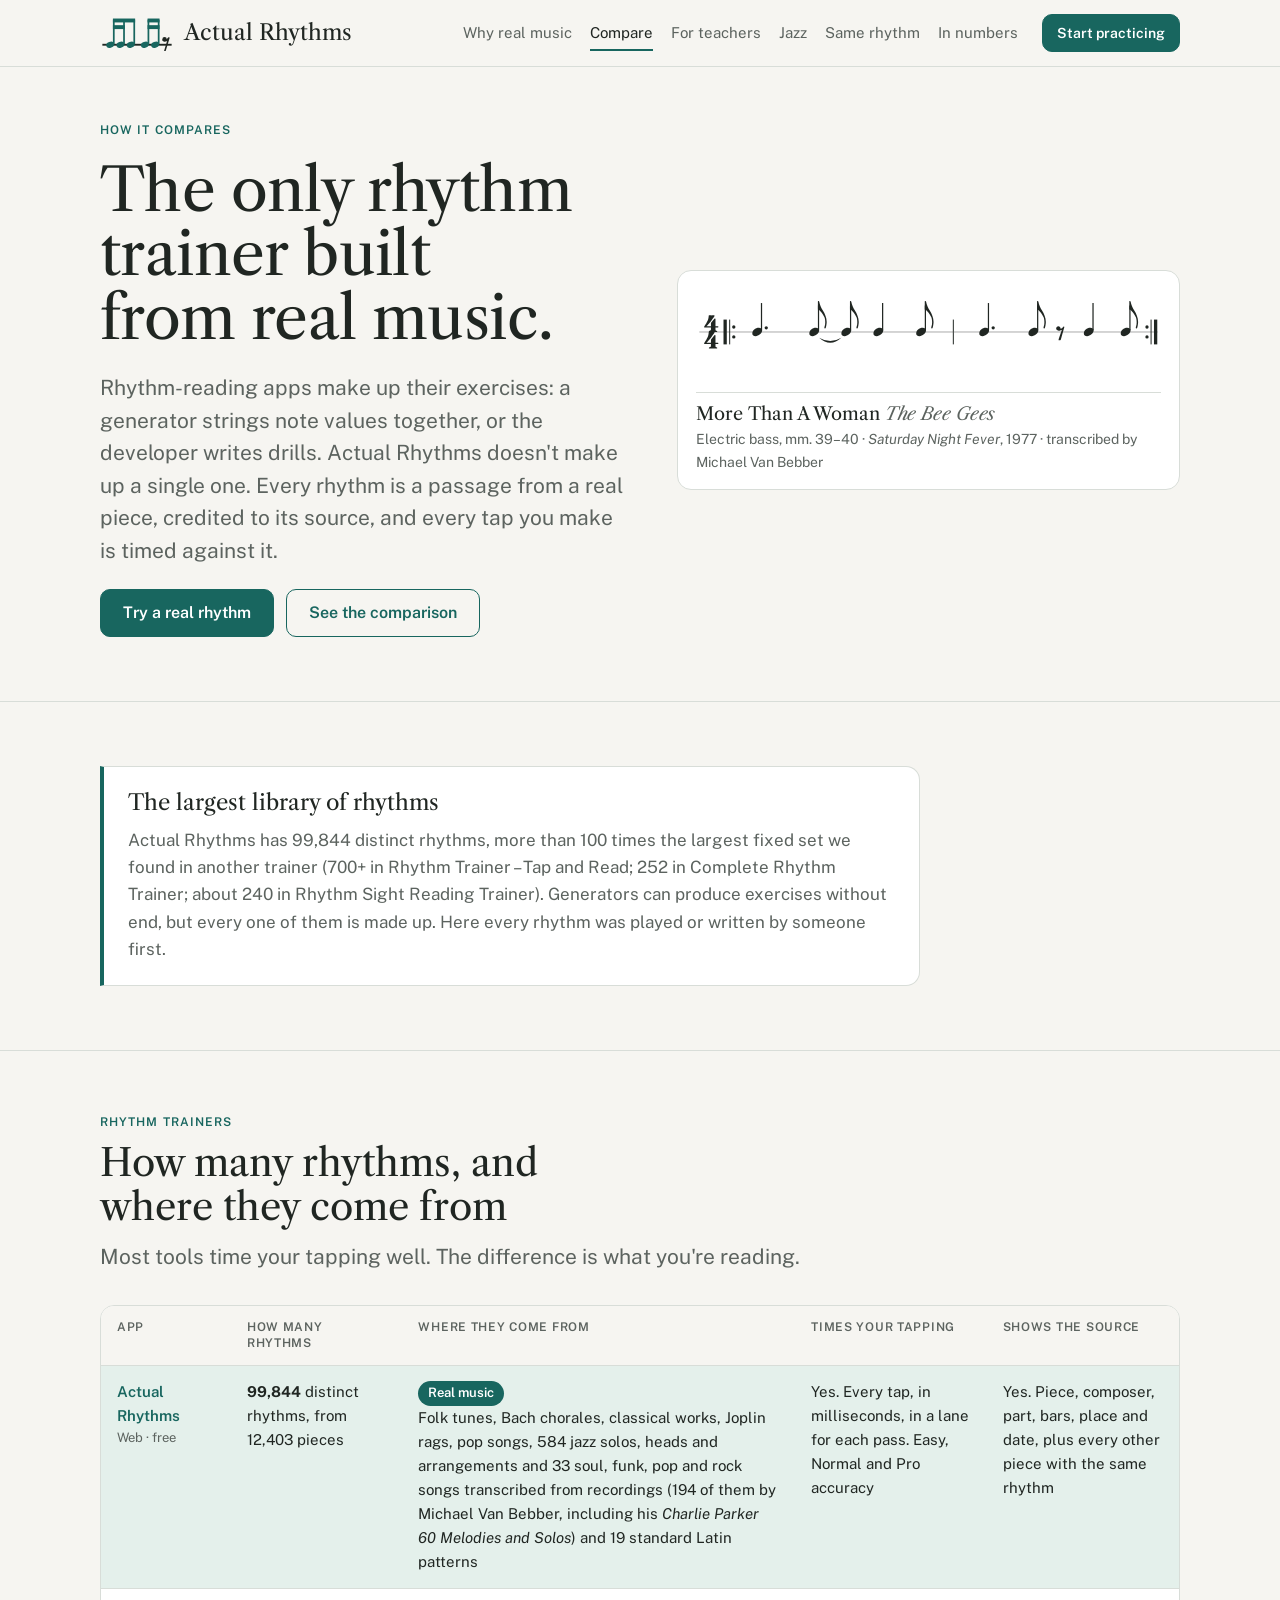
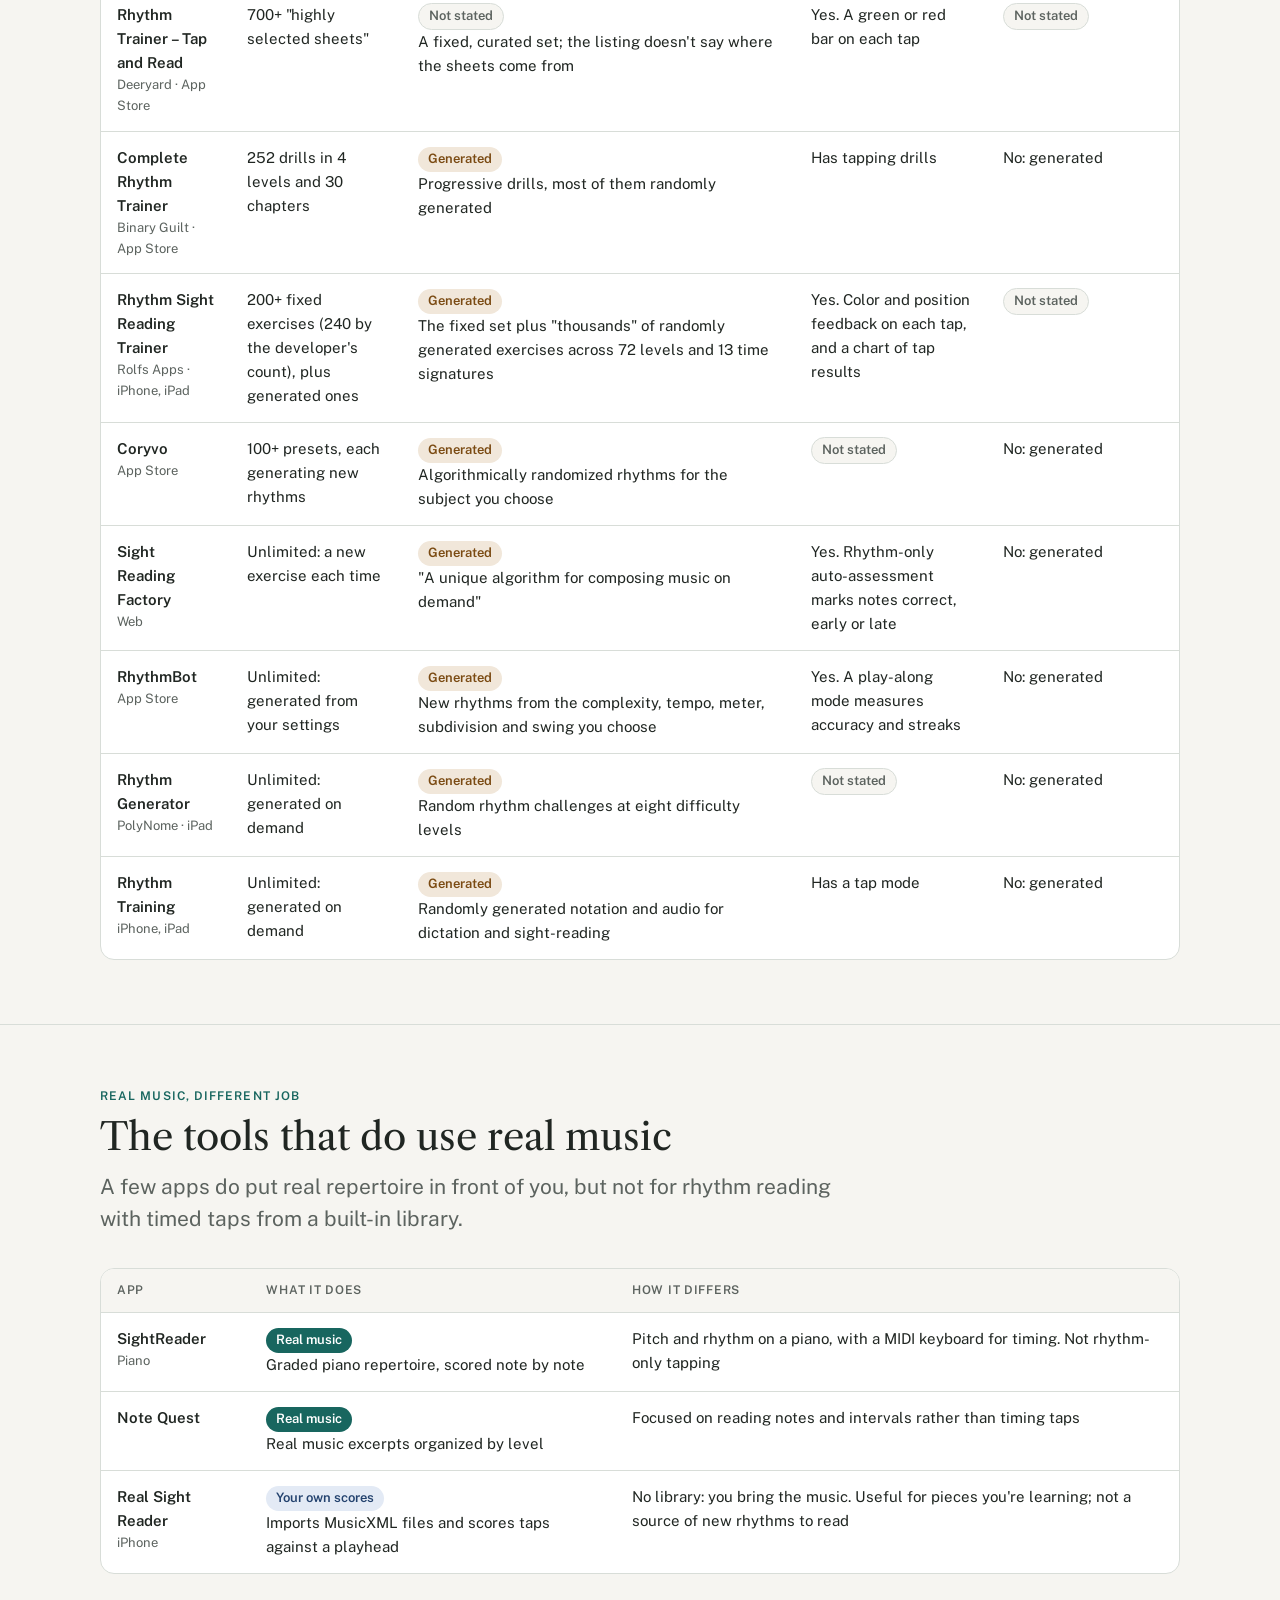
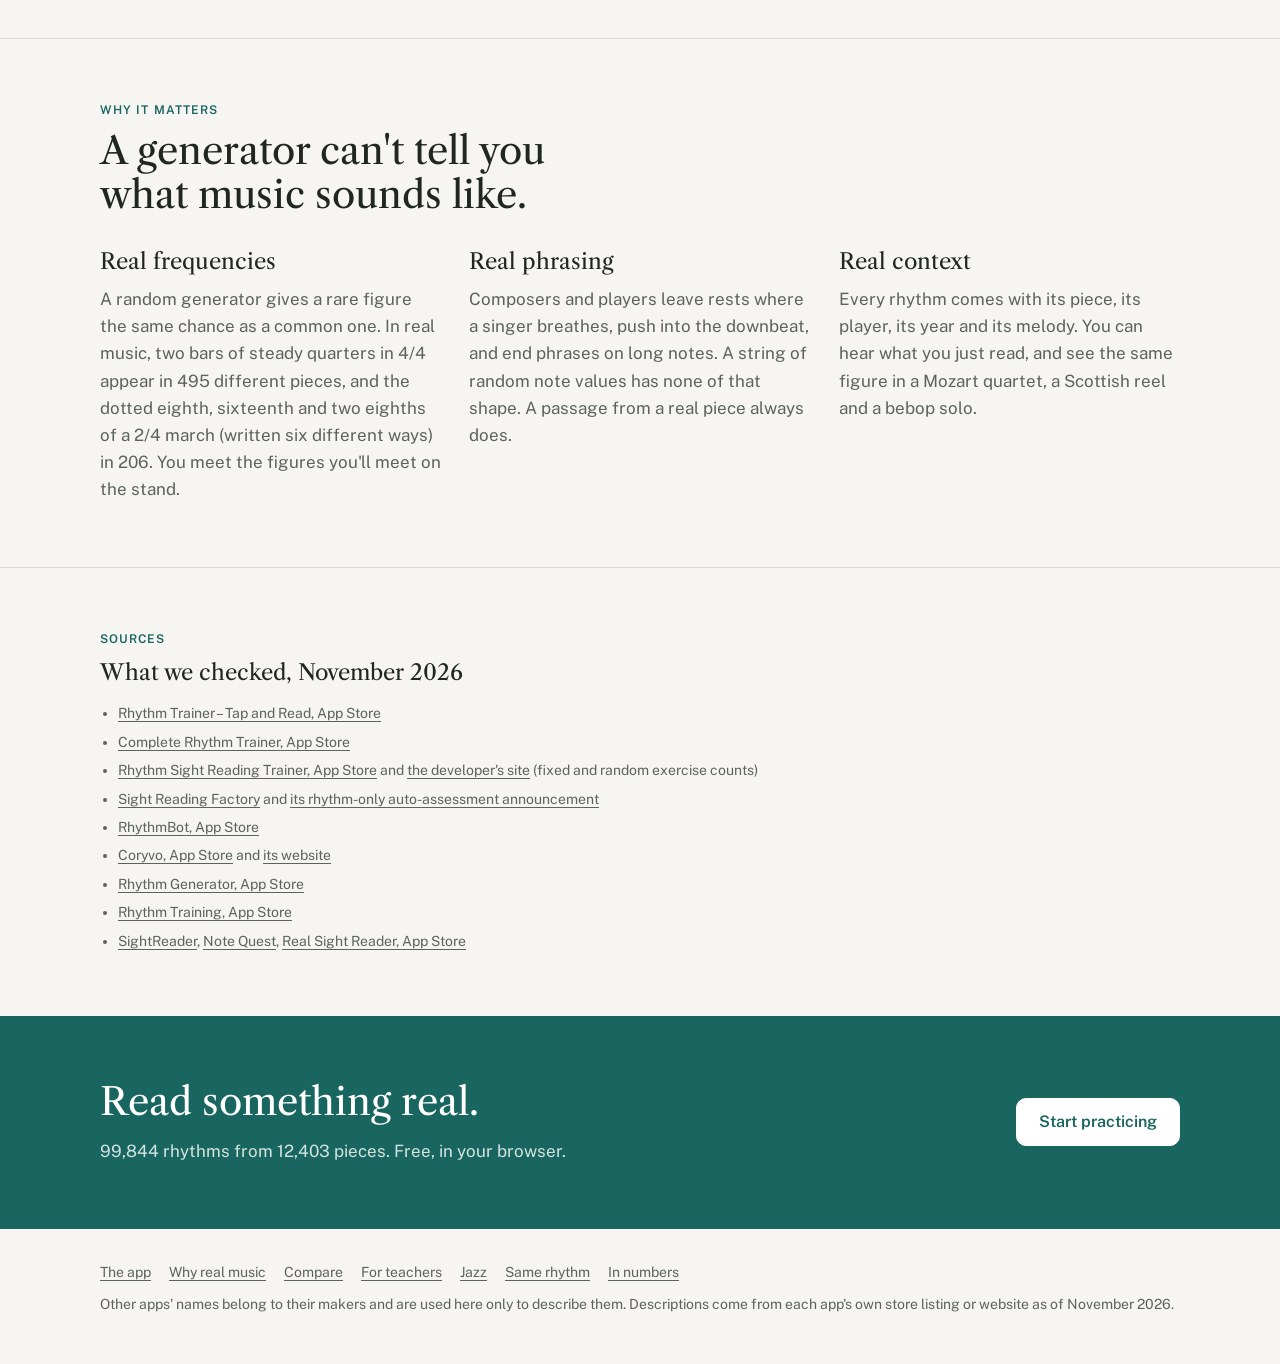
==== commit df279055: "Add Latin and African drum grooves from the Groove MIDI Dataset - 68 grooves played by professional " ====
--- a/compare/index.html
+++ b/compare/index.html
@@ -63,7 +63,7 @@
     <div class="wrap">
       <div class="claim">
         <h3>The largest library of rhythms</h3>
-        <p>Actual Rhythms has 91,069 distinct rhythms, more than 100 times the largest fixed set we found in another trainer (700+ in Rhythm Trainer – Tap and Read; 252 in Complete Rhythm Trainer; about 240 in Rhythm Sight Reading Trainer). Generators can produce exercises without end, but every one of them is made up. Here every rhythm was played or written by someone first.</p>
+        <p>Actual Rhythms has 99,844 distinct rhythms, more than 100 times the largest fixed set we found in another trainer (700+ in Rhythm Trainer – Tap and Read; 252 in Complete Rhythm Trainer; about 240 in Rhythm Sight Reading Trainer). Generators can produce exercises without end, but every one of them is made up. Here every rhythm was played or written by someone first.</p>
       </div>
     </div>
   </section>
@@ -83,7 +83,7 @@
           <tbody>
             <tr class="ours">
               <th scope="row">Actual Rhythms<small>Web · free</small></th>
-              <td><b>91,069</b> distinct rhythms, from 12,335 pieces</td>
+              <td><b>99,844</b> distinct rhythms, from 12,403 pieces</td>
               <td><span class="pill real">Real music</span><br>Folk tunes, Bach chorales, classical works, Joplin rags, pop songs, 584 jazz solos, heads and arrangements and 33 soul, funk, pop and rock songs transcribed from recordings (194 of them by Michael Van Bebber, including his <em>Charlie Parker 60 Melodies and Solos</em>) and 19 standard Latin patterns</td>
               <td>Yes. Every tap, in milliseconds, in a lane for each pass. Easy, Normal and Pro accuracy</td>
               <td>Yes. Piece, composer, part, bars, place and date, plus every other piece with the same rhythm</td>
@@ -231,7 +231,7 @@
     <div class="wrap">
       <div class="prose">
         <h2>Read something real.</h2>
-        <p>91,069 rhythms from 12,335 pieces. Free, in your browser.</p>
+        <p>99,844 rhythms from 12,403 pieces. Free, in your browser.</p>
       </div>
       <a class="btn btn-primary" href="/">Start practicing</a>
     </div>
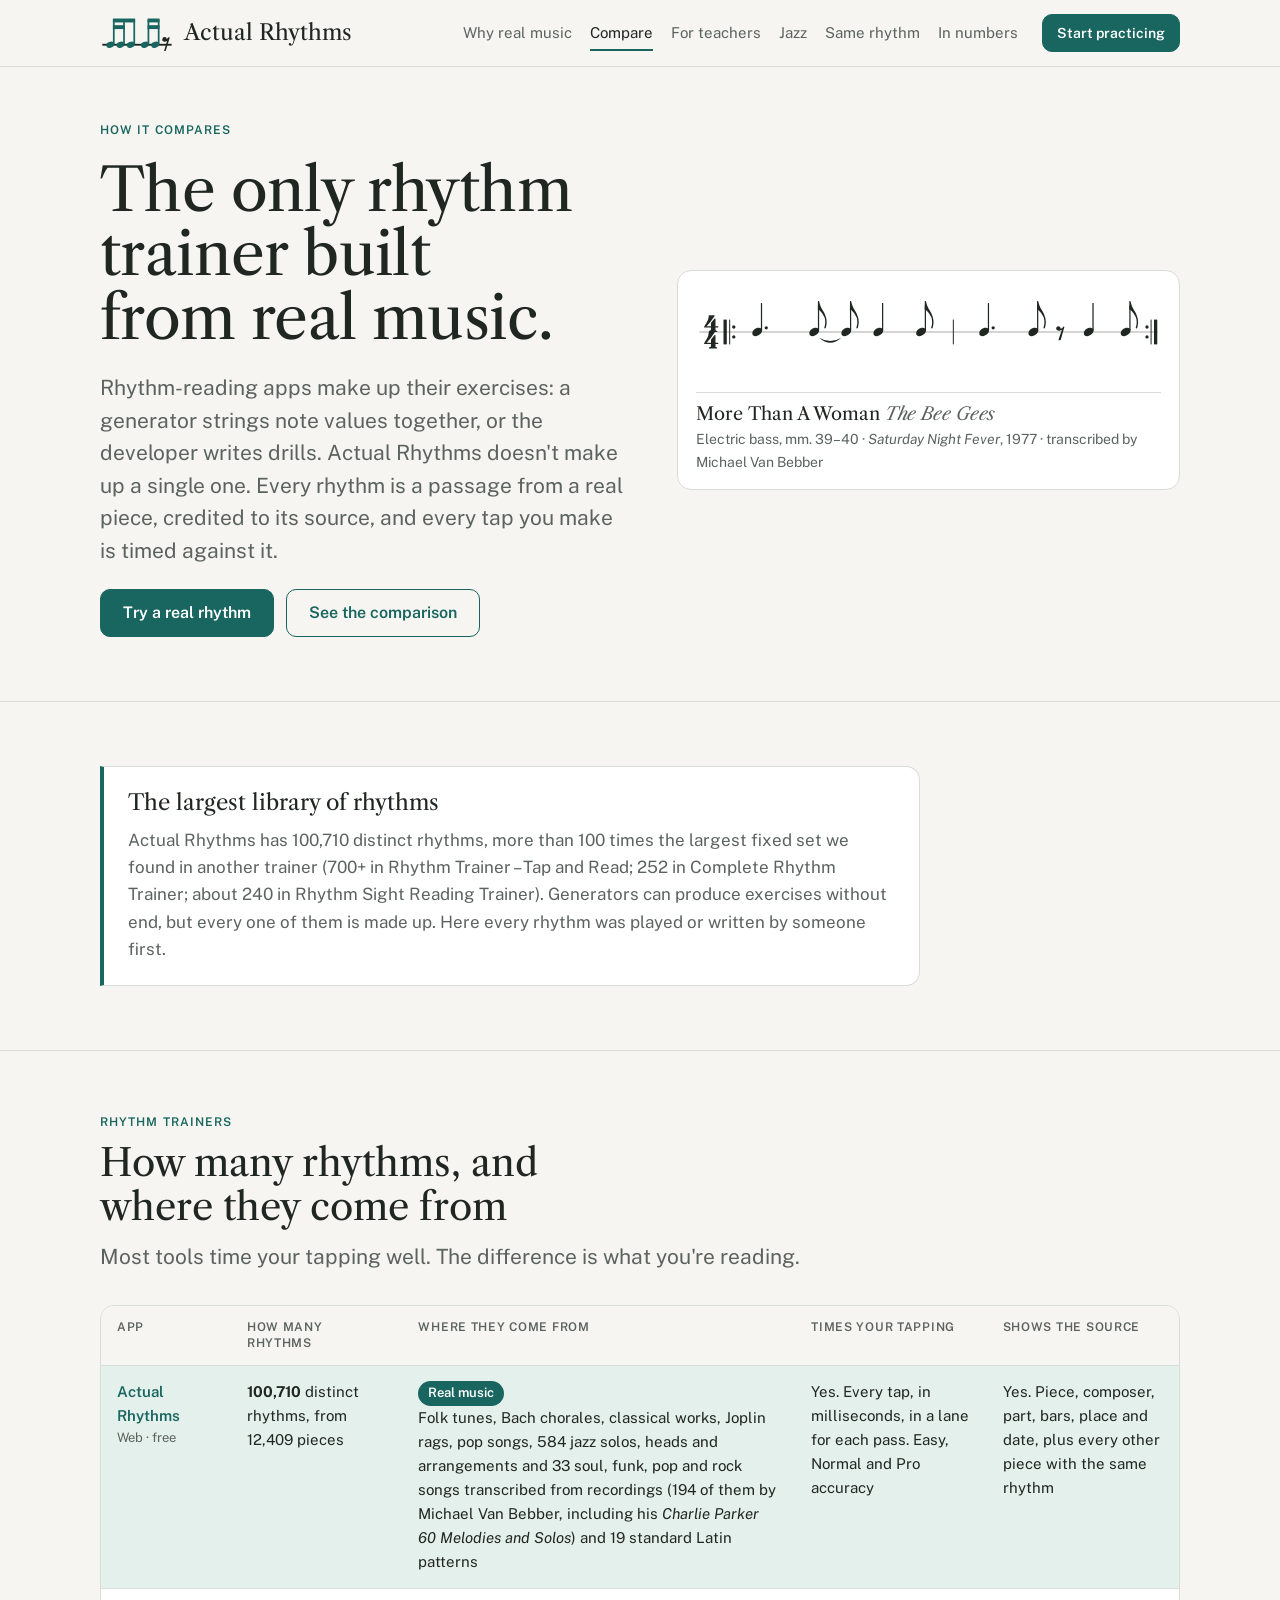
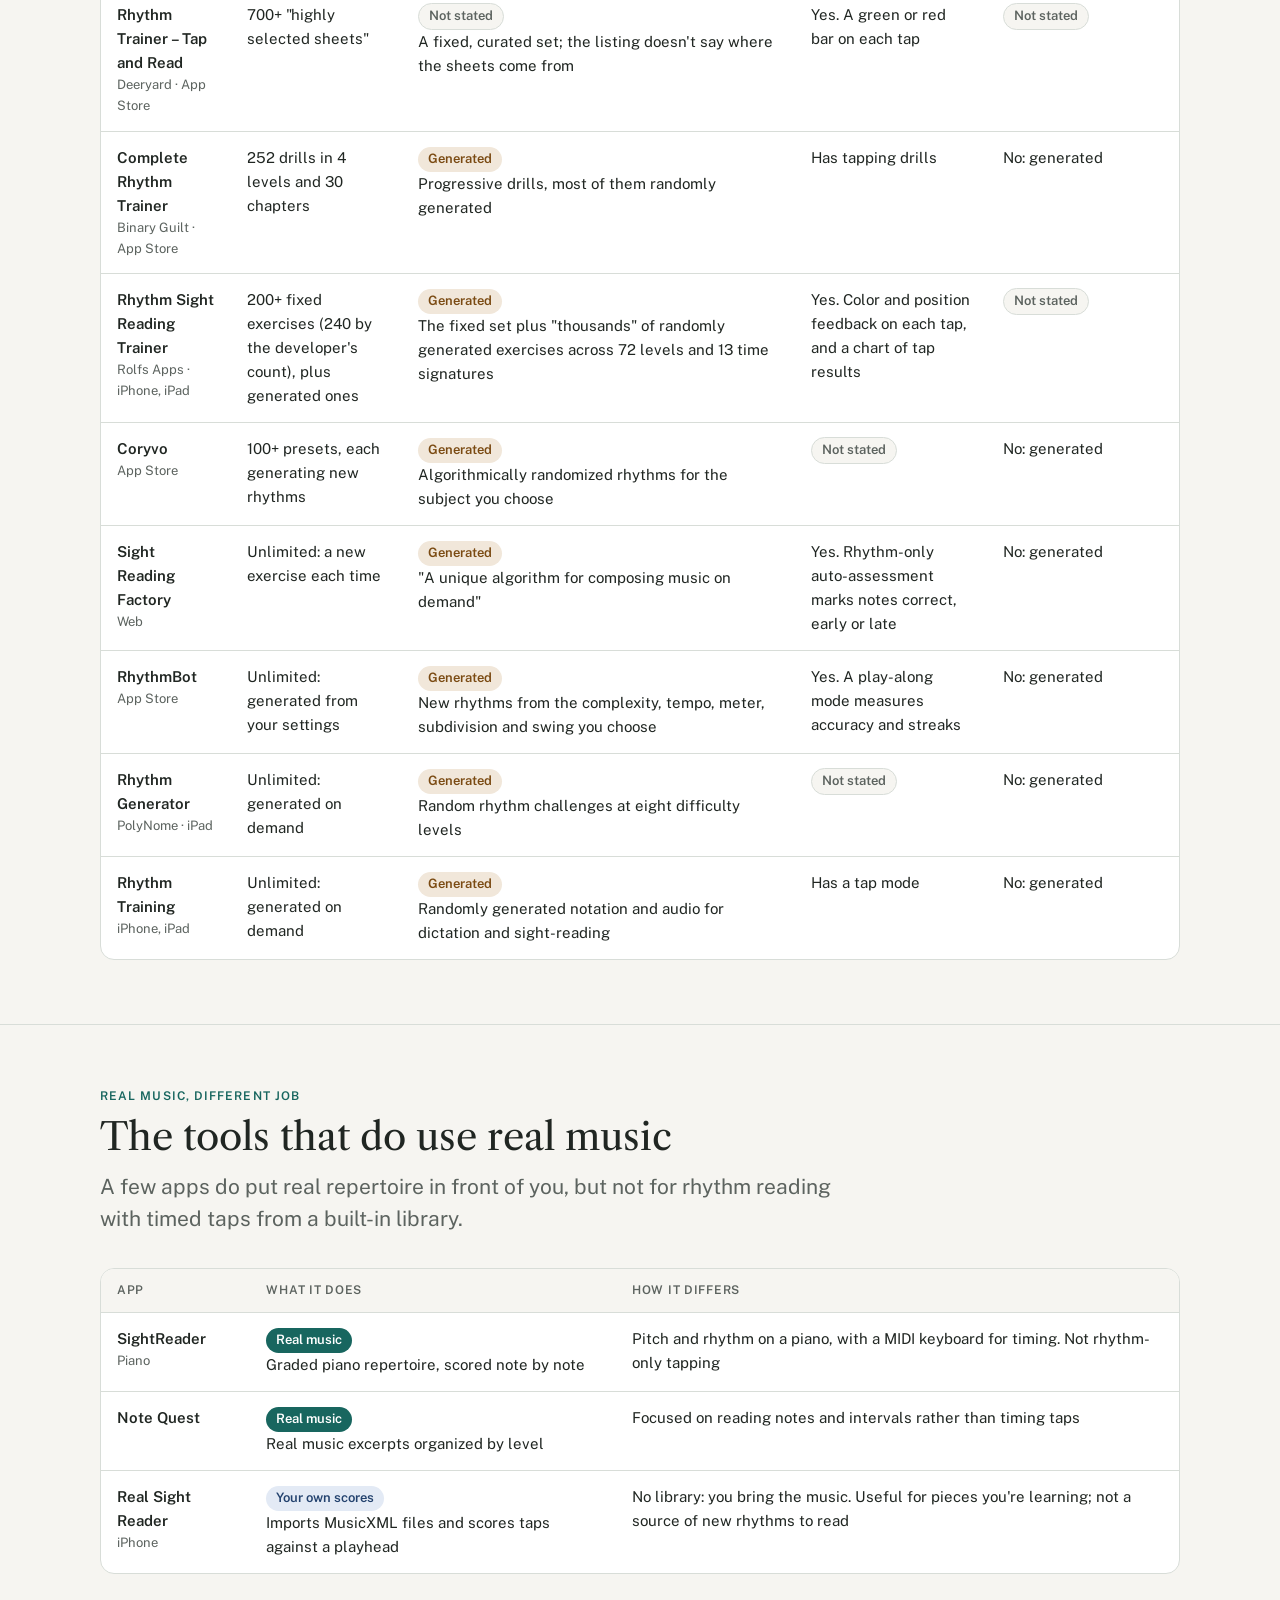
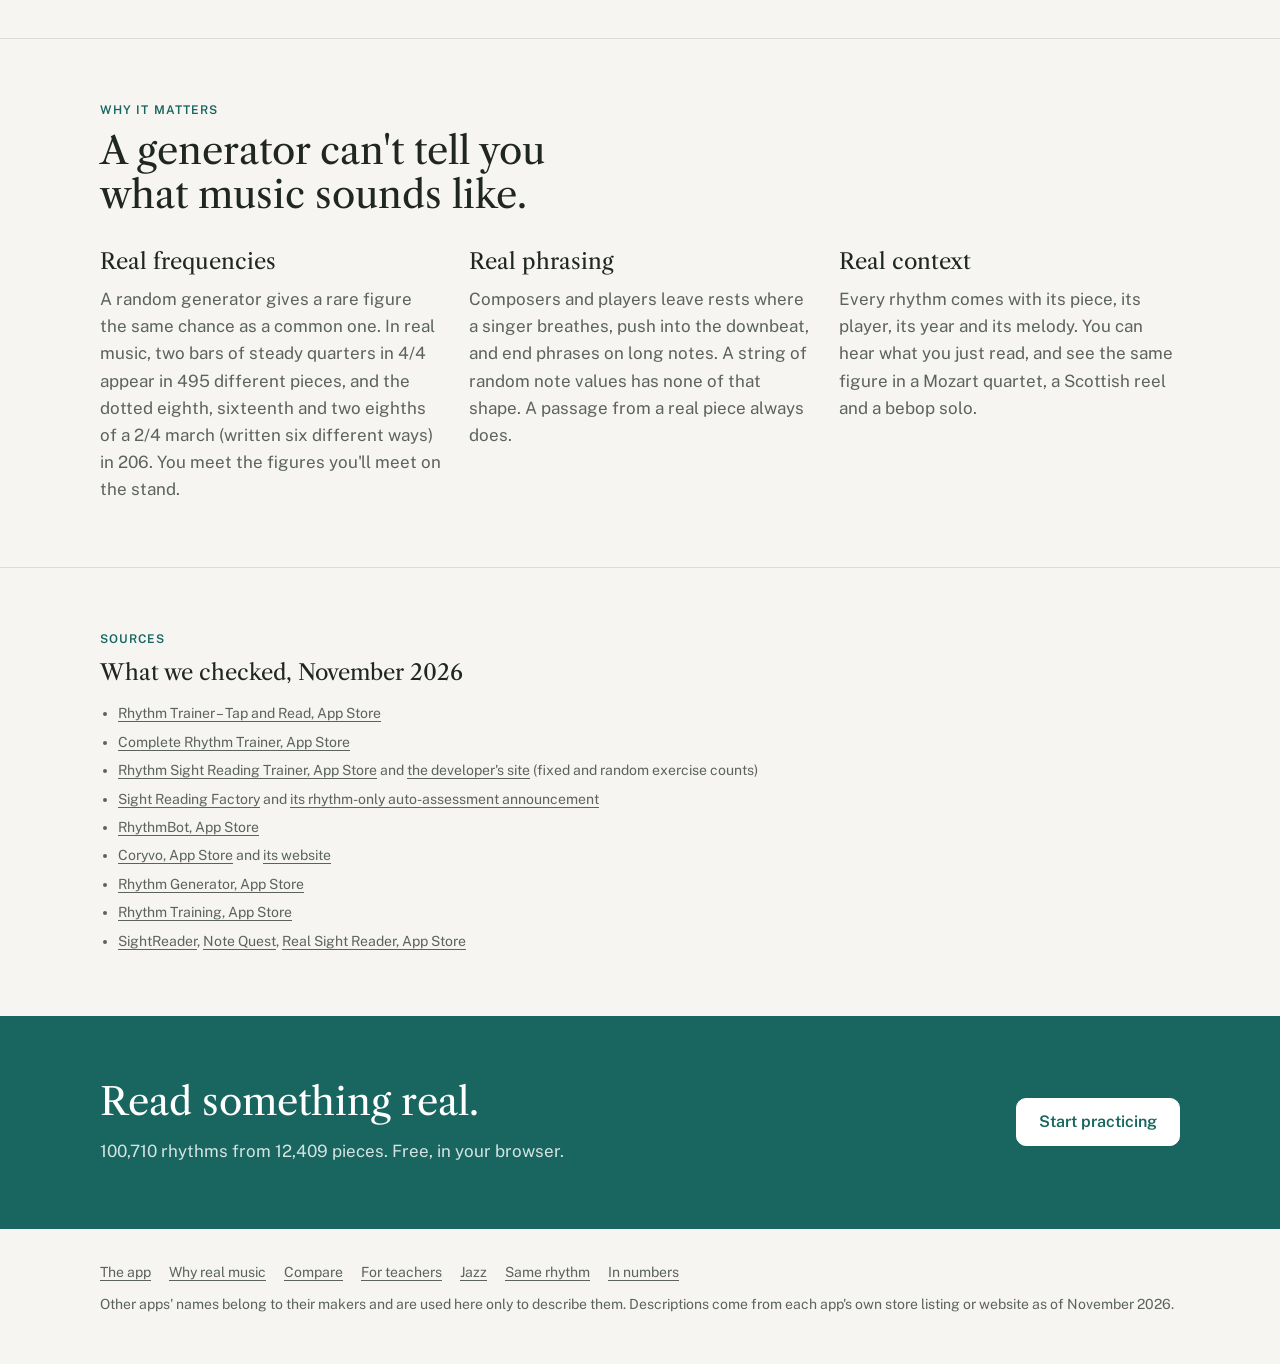
==== commit d99d70ee: "Add the Groove MIDI Dataset's reggae and calypso grooves - 4 reggae (Jamaica) and 2 calypso (Trinida" ====
--- a/compare/index.html
+++ b/compare/index.html
@@ -63,7 +63,7 @@
     <div class="wrap">
       <div class="claim">
         <h3>The largest library of rhythms</h3>
-        <p>Actual Rhythms has 99,844 distinct rhythms, more than 100 times the largest fixed set we found in another trainer (700+ in Rhythm Trainer – Tap and Read; 252 in Complete Rhythm Trainer; about 240 in Rhythm Sight Reading Trainer). Generators can produce exercises without end, but every one of them is made up. Here every rhythm was played or written by someone first.</p>
+        <p>Actual Rhythms has 100,710 distinct rhythms, more than 100 times the largest fixed set we found in another trainer (700+ in Rhythm Trainer – Tap and Read; 252 in Complete Rhythm Trainer; about 240 in Rhythm Sight Reading Trainer). Generators can produce exercises without end, but every one of them is made up. Here every rhythm was played or written by someone first.</p>
       </div>
     </div>
   </section>
@@ -83,7 +83,7 @@
           <tbody>
             <tr class="ours">
               <th scope="row">Actual Rhythms<small>Web · free</small></th>
-              <td><b>99,844</b> distinct rhythms, from 12,403 pieces</td>
+              <td><b>100,710</b> distinct rhythms, from 12,409 pieces</td>
               <td><span class="pill real">Real music</span><br>Folk tunes, Bach chorales, classical works, Joplin rags, pop songs, 584 jazz solos, heads and arrangements and 33 soul, funk, pop and rock songs transcribed from recordings (194 of them by Michael Van Bebber, including his <em>Charlie Parker 60 Melodies and Solos</em>) and 19 standard Latin patterns</td>
               <td>Yes. Every tap, in milliseconds, in a lane for each pass. Easy, Normal and Pro accuracy</td>
               <td>Yes. Piece, composer, part, bars, place and date, plus every other piece with the same rhythm</td>
@@ -231,7 +231,7 @@
     <div class="wrap">
       <div class="prose">
         <h2>Read something real.</h2>
-        <p>99,844 rhythms from 12,403 pieces. Free, in your browser.</p>
+        <p>100,710 rhythms from 12,409 pieces. Free, in your browser.</p>
       </div>
       <a class="btn btn-primary" href="/">Start practicing</a>
     </div>
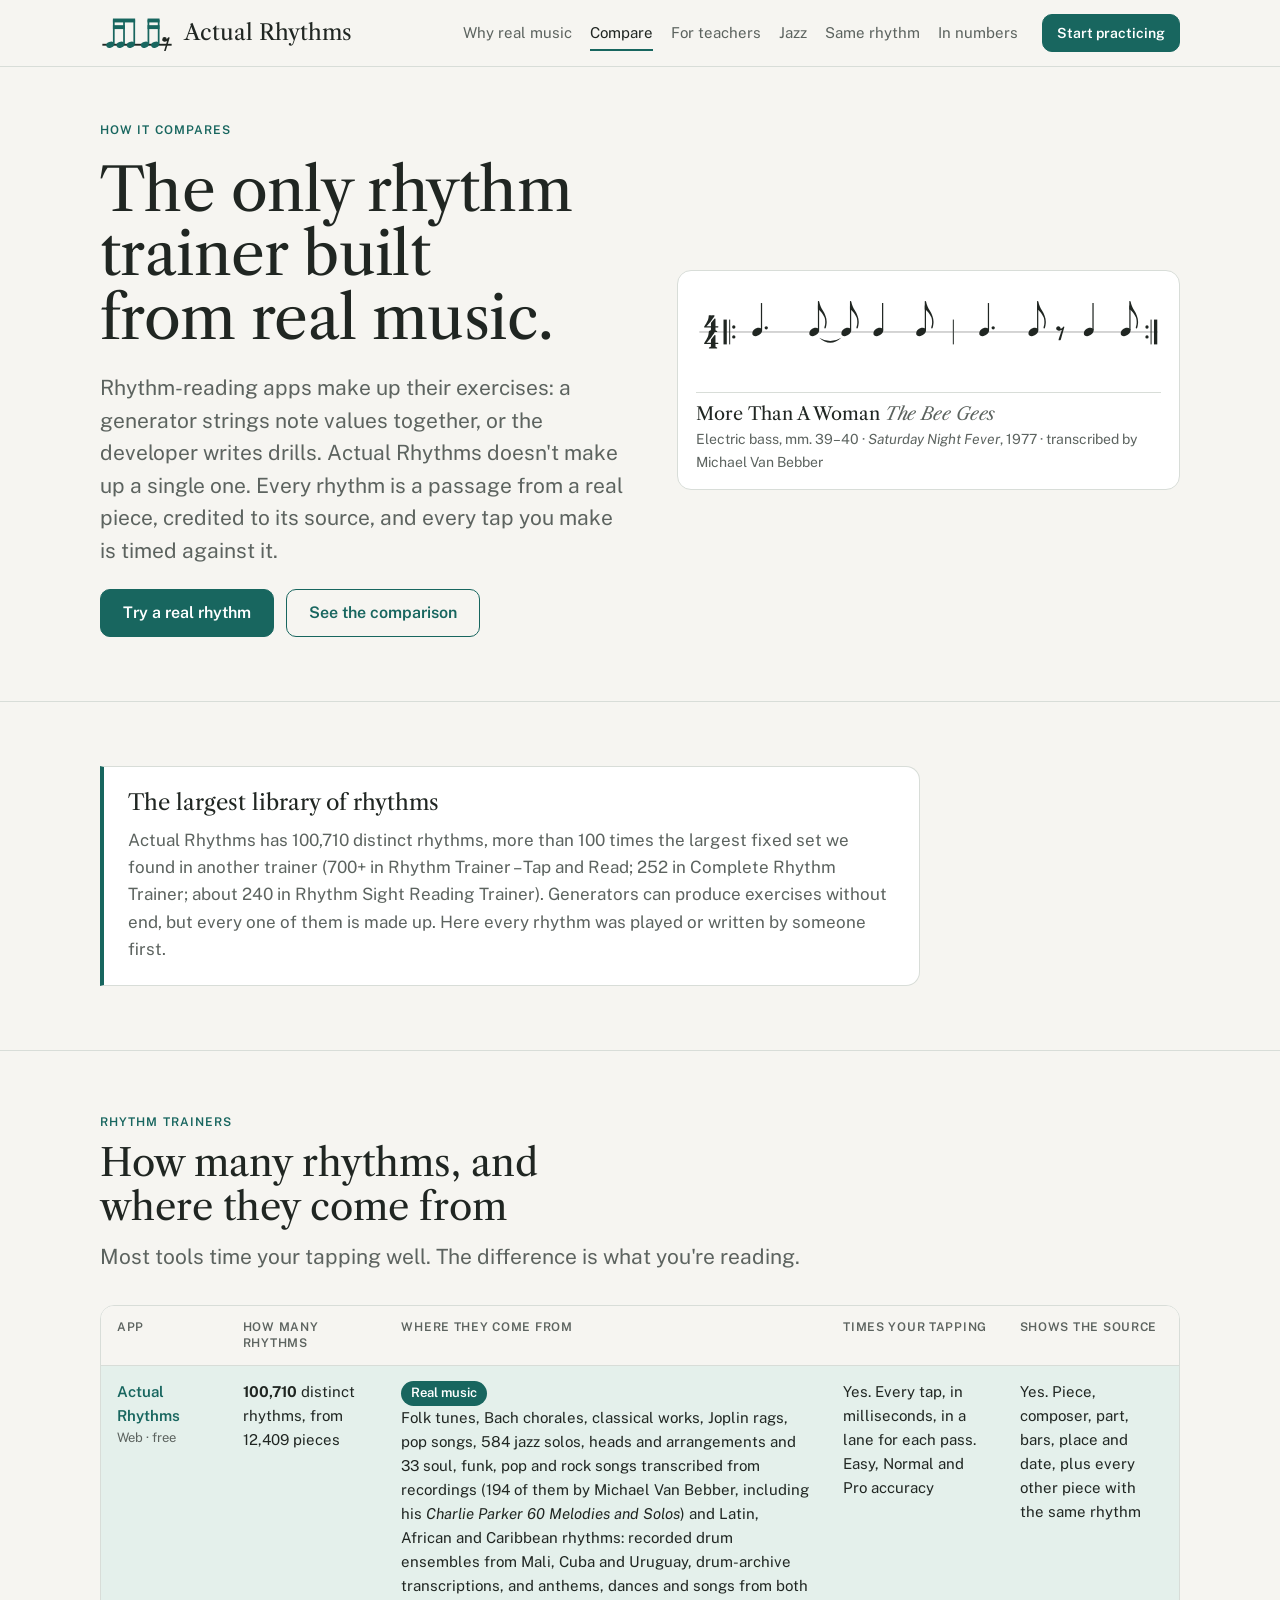
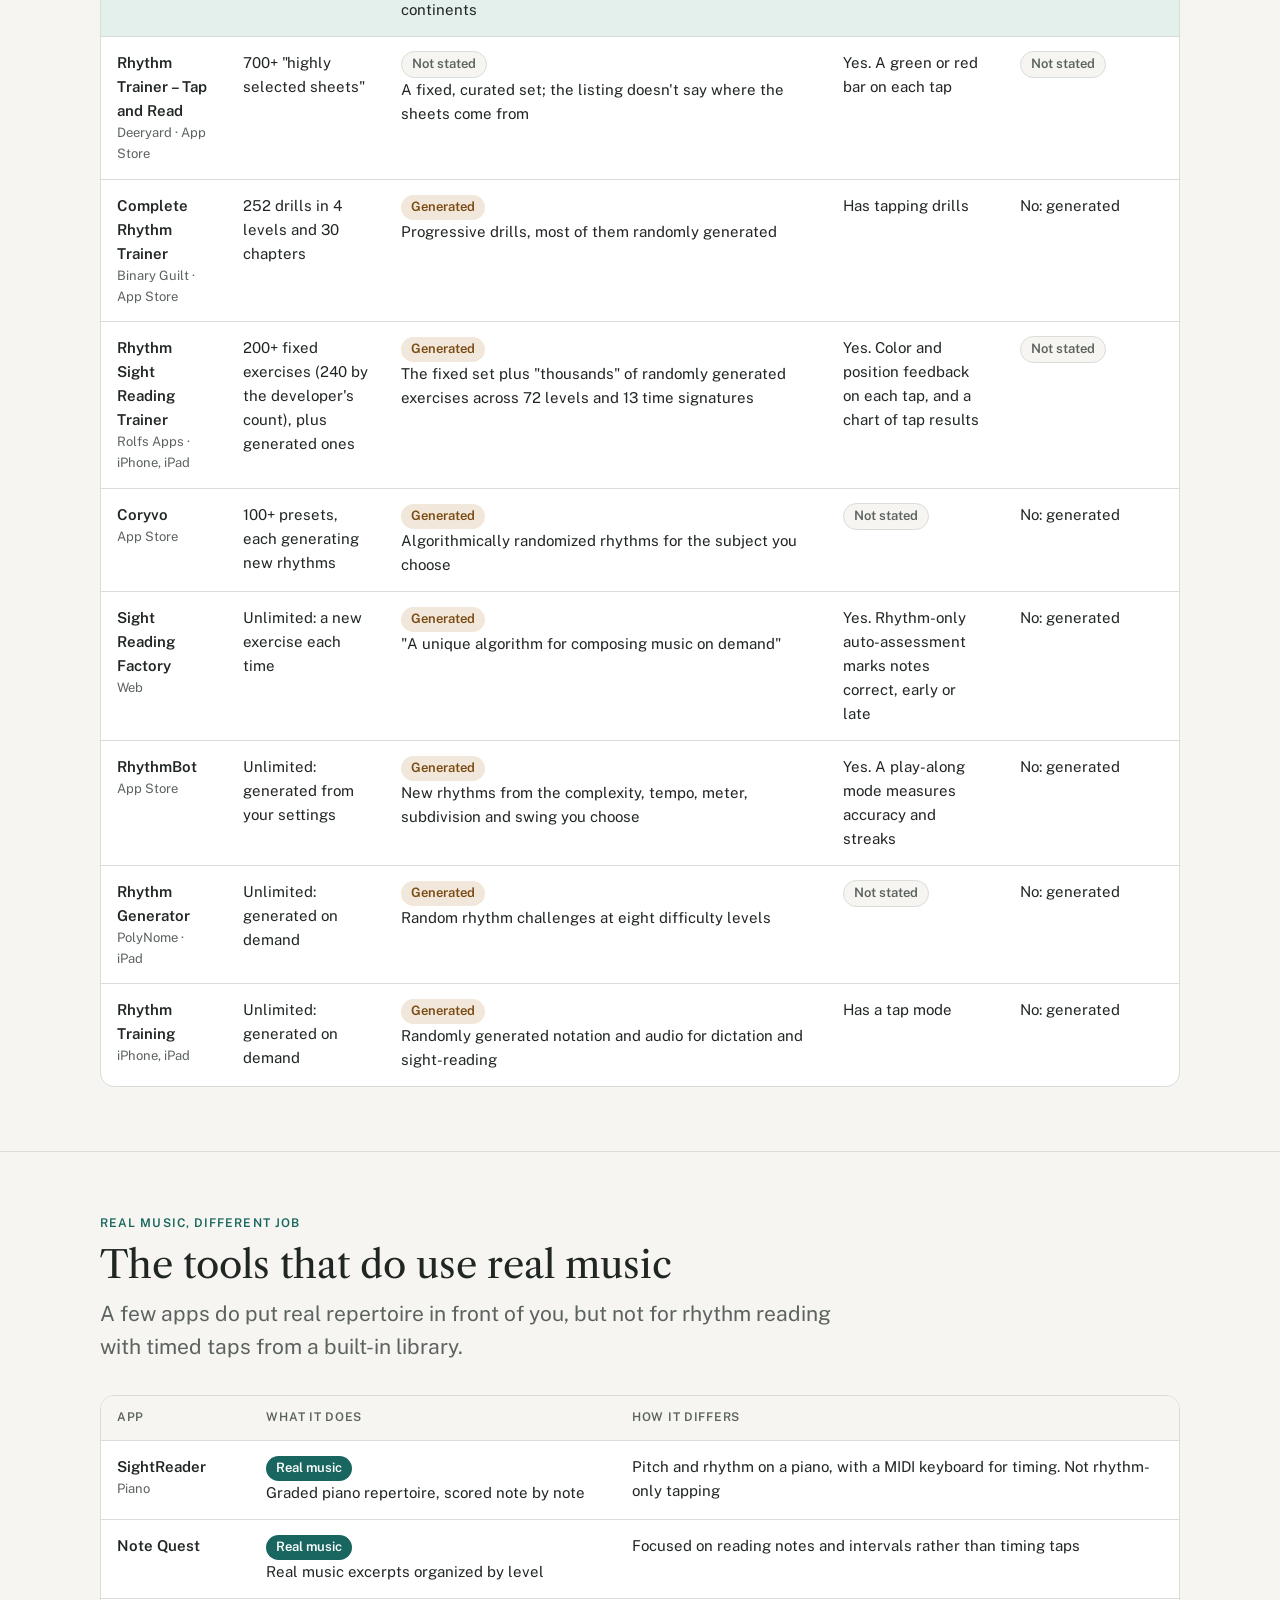
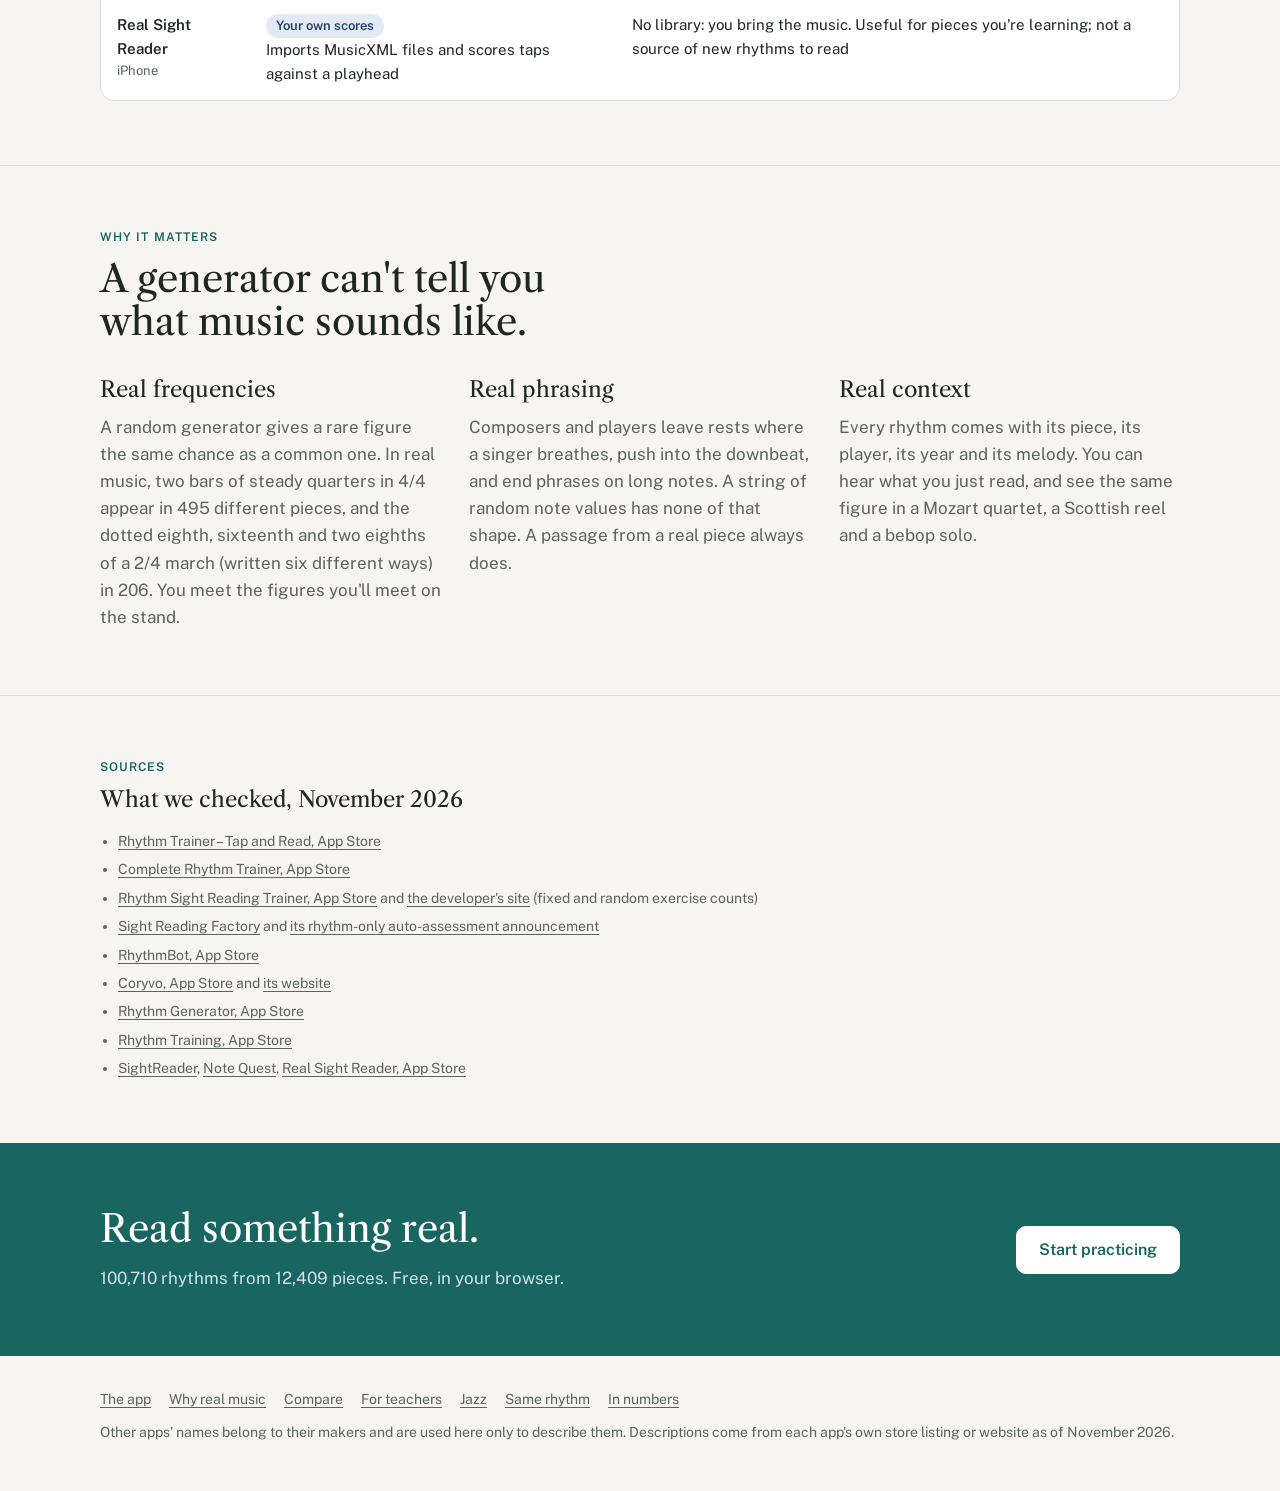
==== commit 5d2f6a6f: "WIP: Caribbean rhythms genre (PDMX songs pending, data not rebuilt yet) Co-Authored-By: Claude Opus " ====
--- a/compare/index.html
+++ b/compare/index.html
@@ -84,7 +84,7 @@
             <tr class="ours">
               <th scope="row">Actual Rhythms<small>Web · free</small></th>
               <td><b>100,710</b> distinct rhythms, from 12,409 pieces</td>
-              <td><span class="pill real">Real music</span><br>Folk tunes, Bach chorales, classical works, Joplin rags, pop songs, 584 jazz solos, heads and arrangements and 33 soul, funk, pop and rock songs transcribed from recordings (194 of them by Michael Van Bebber, including his <em>Charlie Parker 60 Melodies and Solos</em>) and 19 standard Latin patterns</td>
+              <td><span class="pill real">Real music</span><br>Folk tunes, Bach chorales, classical works, Joplin rags, pop songs, 584 jazz solos, heads and arrangements and 33 soul, funk, pop and rock songs transcribed from recordings (194 of them by Michael Van Bebber, including his <em>Charlie Parker 60 Melodies and Solos</em>) and Latin, African and Caribbean rhythms: recorded drum ensembles from Mali, Cuba and Uruguay, drum-archive transcriptions, and anthems, dances and songs from both continents</td>
               <td>Yes. Every tap, in milliseconds, in a lane for each pass. Easy, Normal and Pro accuracy</td>
               <td>Yes. Piece, composer, part, bars, place and date, plus every other piece with the same rhythm</td>
             </tr>
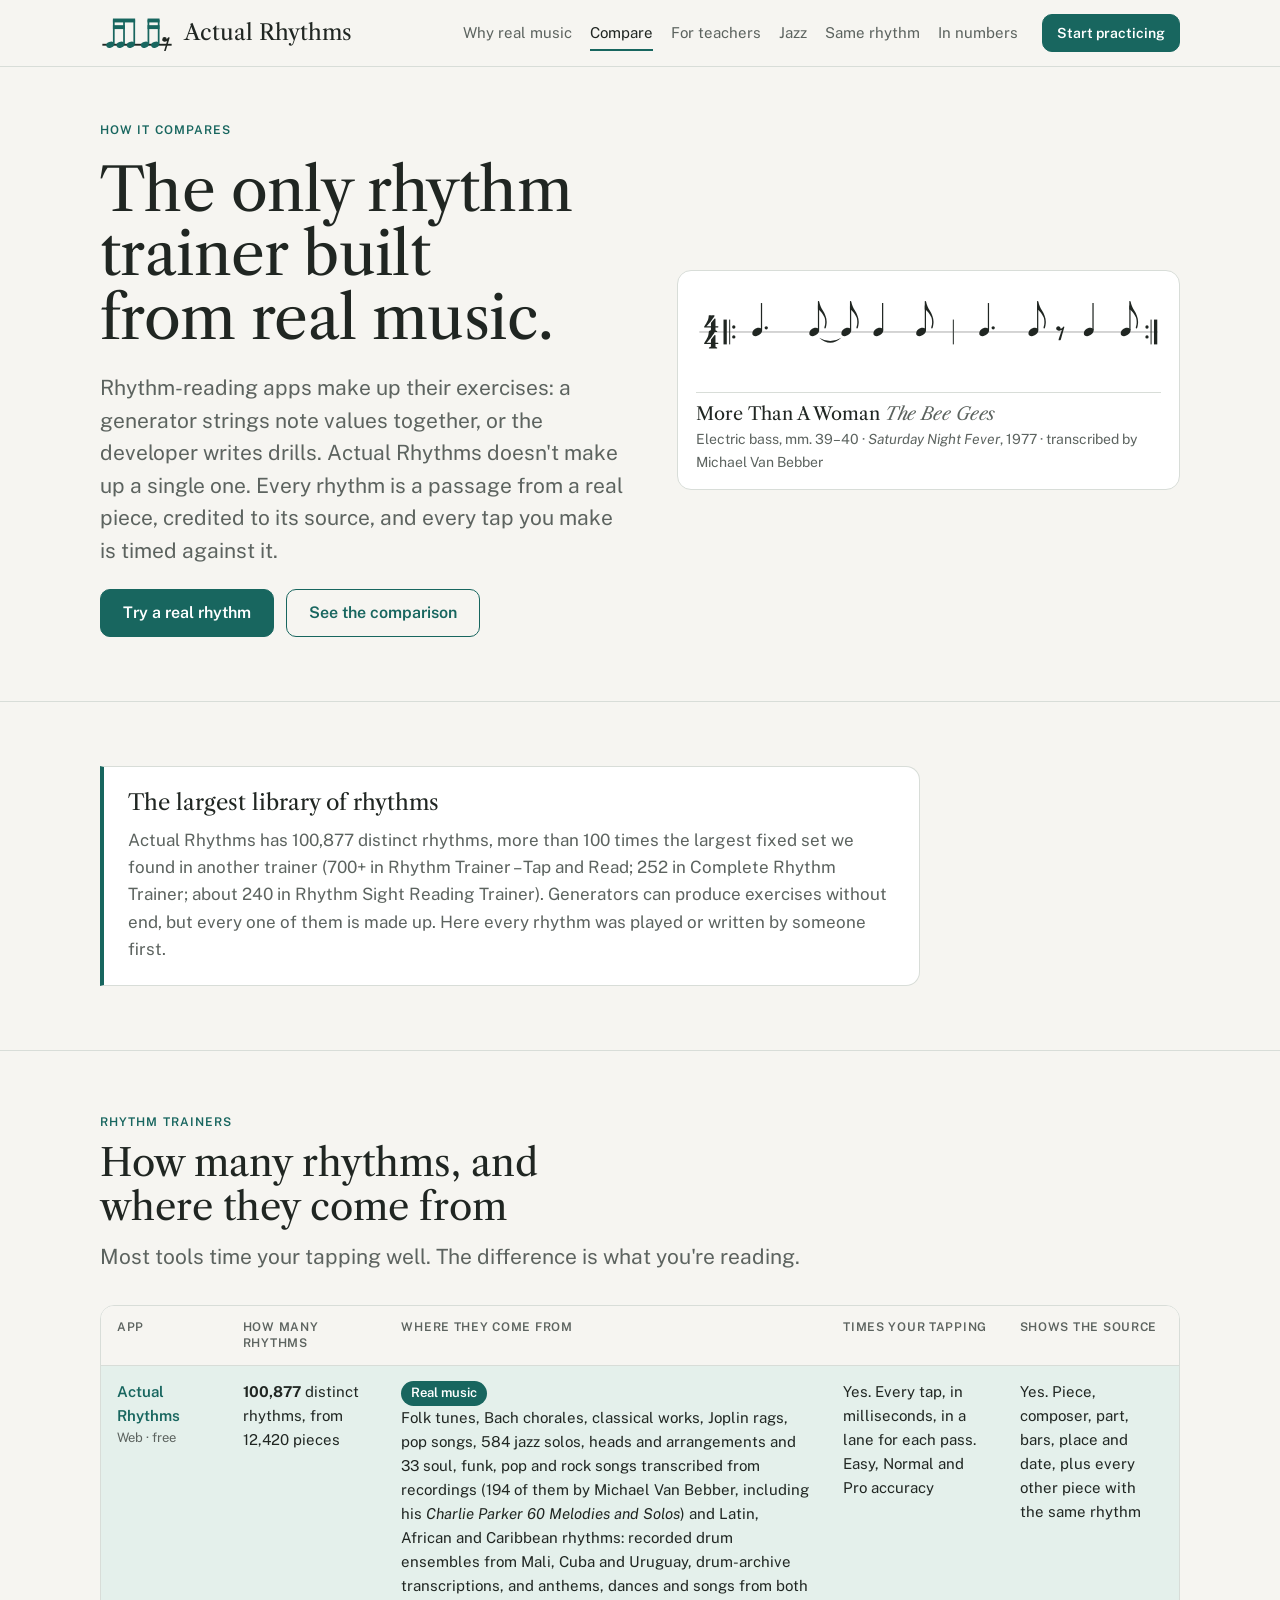
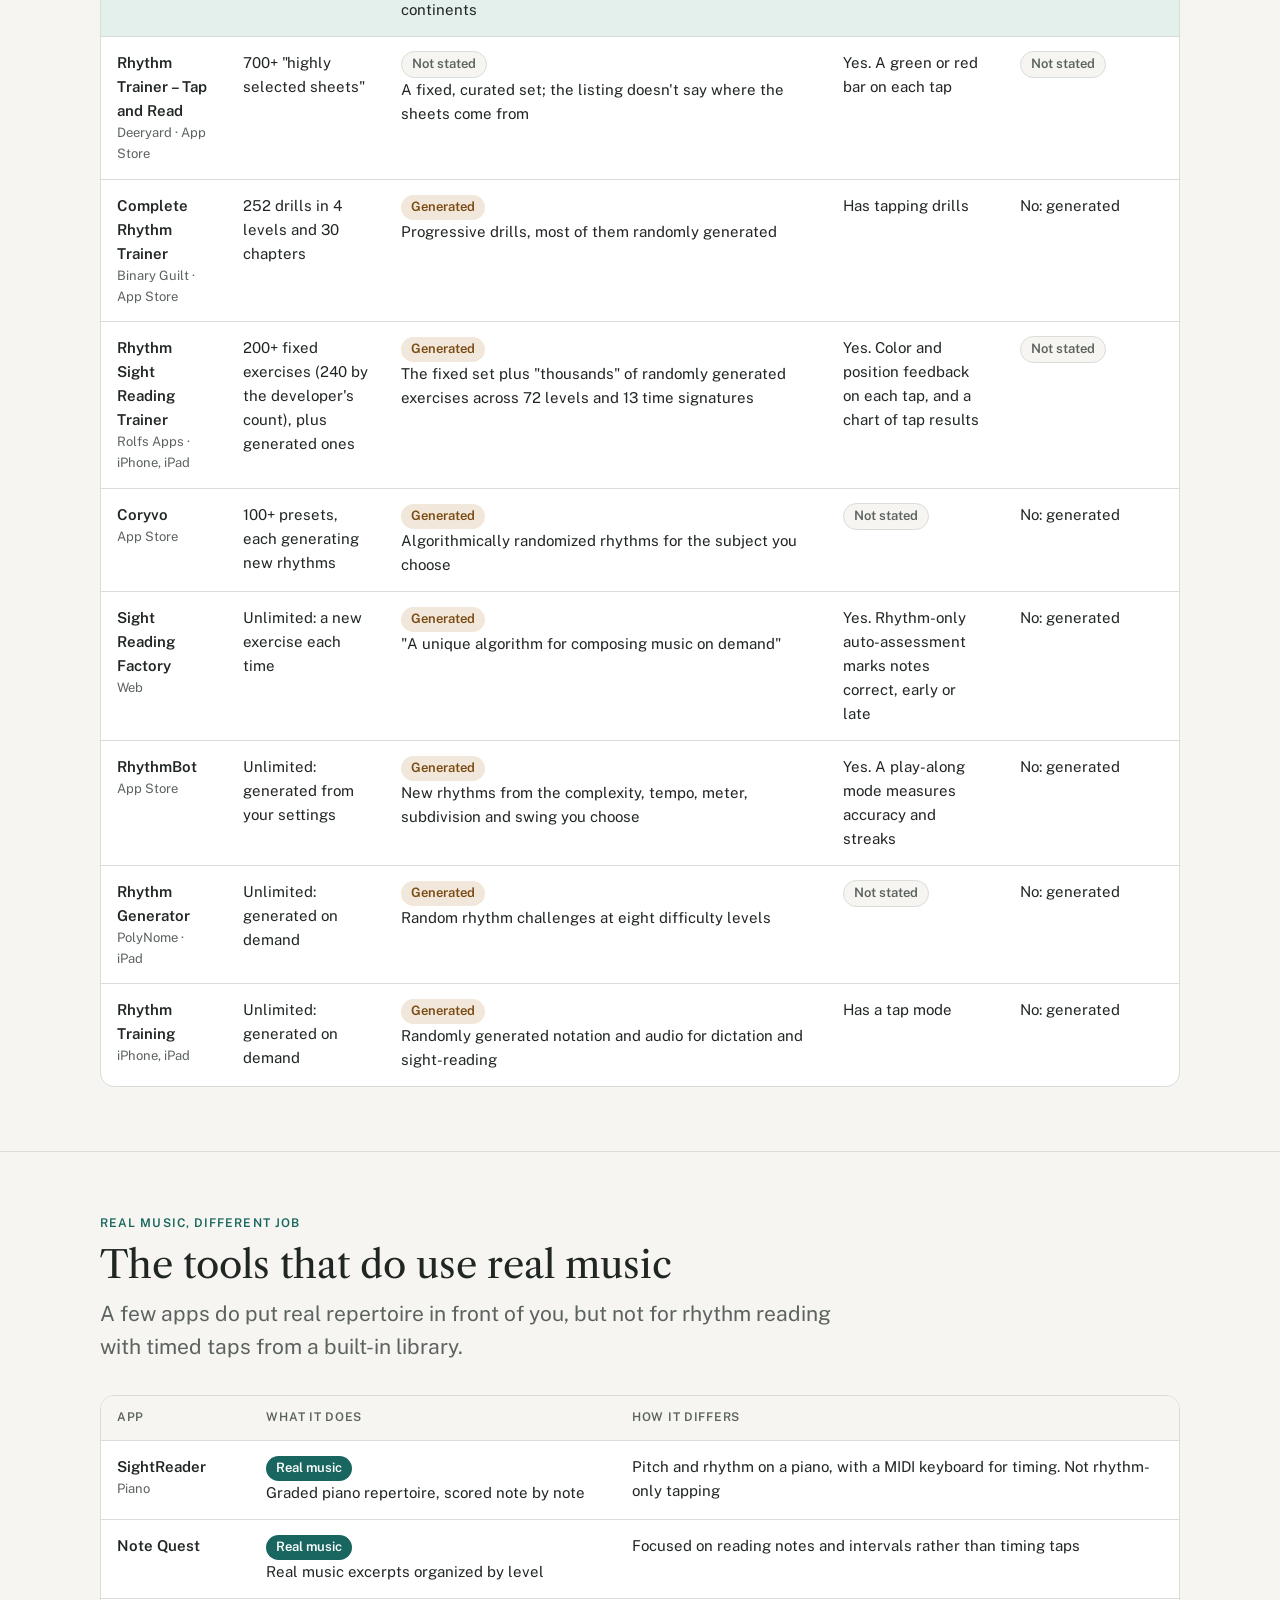
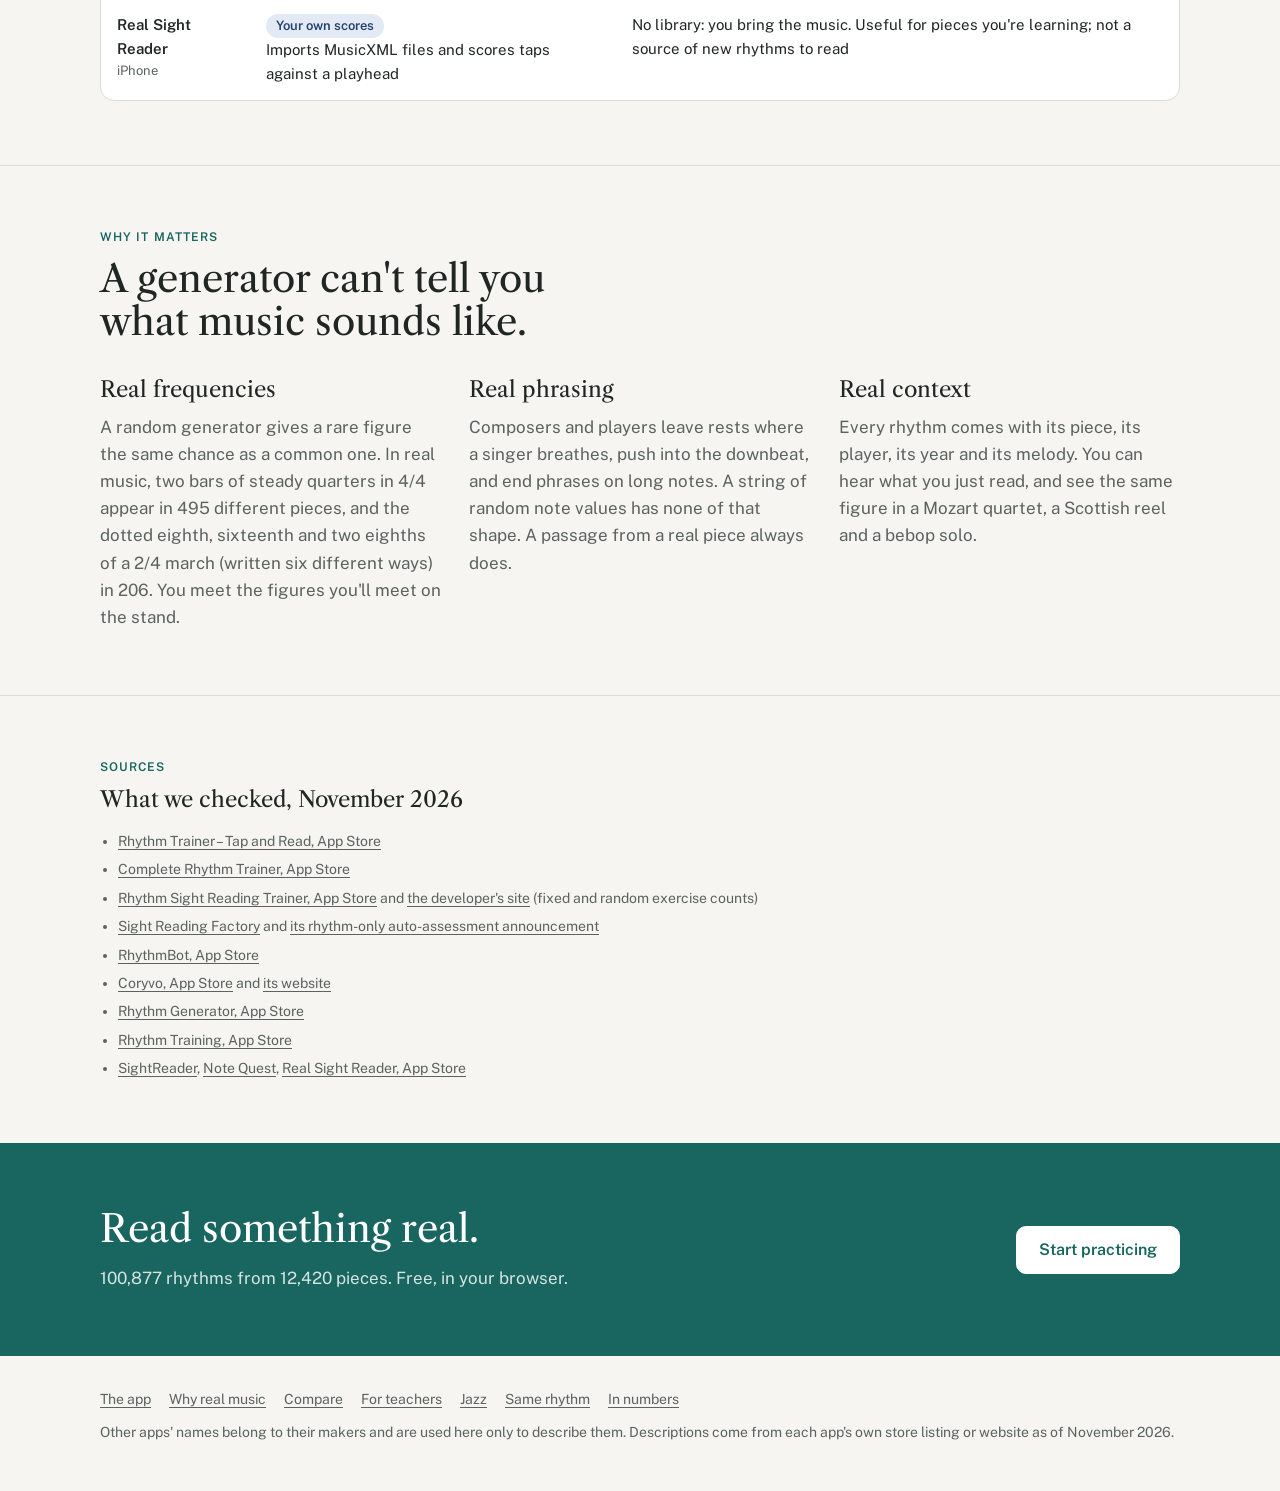
==== commit 52129f36: "Add a Caribbean rhythms genre with songs from PDMX - New Repertoire filter, Caribbean (the non-Hispa" ====
--- a/compare/index.html
+++ b/compare/index.html
@@ -63,7 +63,7 @@
     <div class="wrap">
       <div class="claim">
         <h3>The largest library of rhythms</h3>
-        <p>Actual Rhythms has 100,710 distinct rhythms, more than 100 times the largest fixed set we found in another trainer (700+ in Rhythm Trainer – Tap and Read; 252 in Complete Rhythm Trainer; about 240 in Rhythm Sight Reading Trainer). Generators can produce exercises without end, but every one of them is made up. Here every rhythm was played or written by someone first.</p>
+        <p>Actual Rhythms has 100,877 distinct rhythms, more than 100 times the largest fixed set we found in another trainer (700+ in Rhythm Trainer – Tap and Read; 252 in Complete Rhythm Trainer; about 240 in Rhythm Sight Reading Trainer). Generators can produce exercises without end, but every one of them is made up. Here every rhythm was played or written by someone first.</p>
       </div>
     </div>
   </section>
@@ -83,7 +83,7 @@
           <tbody>
             <tr class="ours">
               <th scope="row">Actual Rhythms<small>Web · free</small></th>
-              <td><b>100,710</b> distinct rhythms, from 12,409 pieces</td>
+              <td><b>100,877</b> distinct rhythms, from 12,420 pieces</td>
               <td><span class="pill real">Real music</span><br>Folk tunes, Bach chorales, classical works, Joplin rags, pop songs, 584 jazz solos, heads and arrangements and 33 soul, funk, pop and rock songs transcribed from recordings (194 of them by Michael Van Bebber, including his <em>Charlie Parker 60 Melodies and Solos</em>) and Latin, African and Caribbean rhythms: recorded drum ensembles from Mali, Cuba and Uruguay, drum-archive transcriptions, and anthems, dances and songs from both continents</td>
               <td>Yes. Every tap, in milliseconds, in a lane for each pass. Easy, Normal and Pro accuracy</td>
               <td>Yes. Piece, composer, part, bars, place and date, plus every other piece with the same rhythm</td>
@@ -231,7 +231,7 @@
     <div class="wrap">
       <div class="prose">
         <h2>Read something real.</h2>
-        <p>100,710 rhythms from 12,409 pieces. Free, in your browser.</p>
+        <p>100,877 rhythms from 12,420 pieces. Free, in your browser.</p>
       </div>
       <a class="btn btn-primary" href="/">Start practicing</a>
     </div>
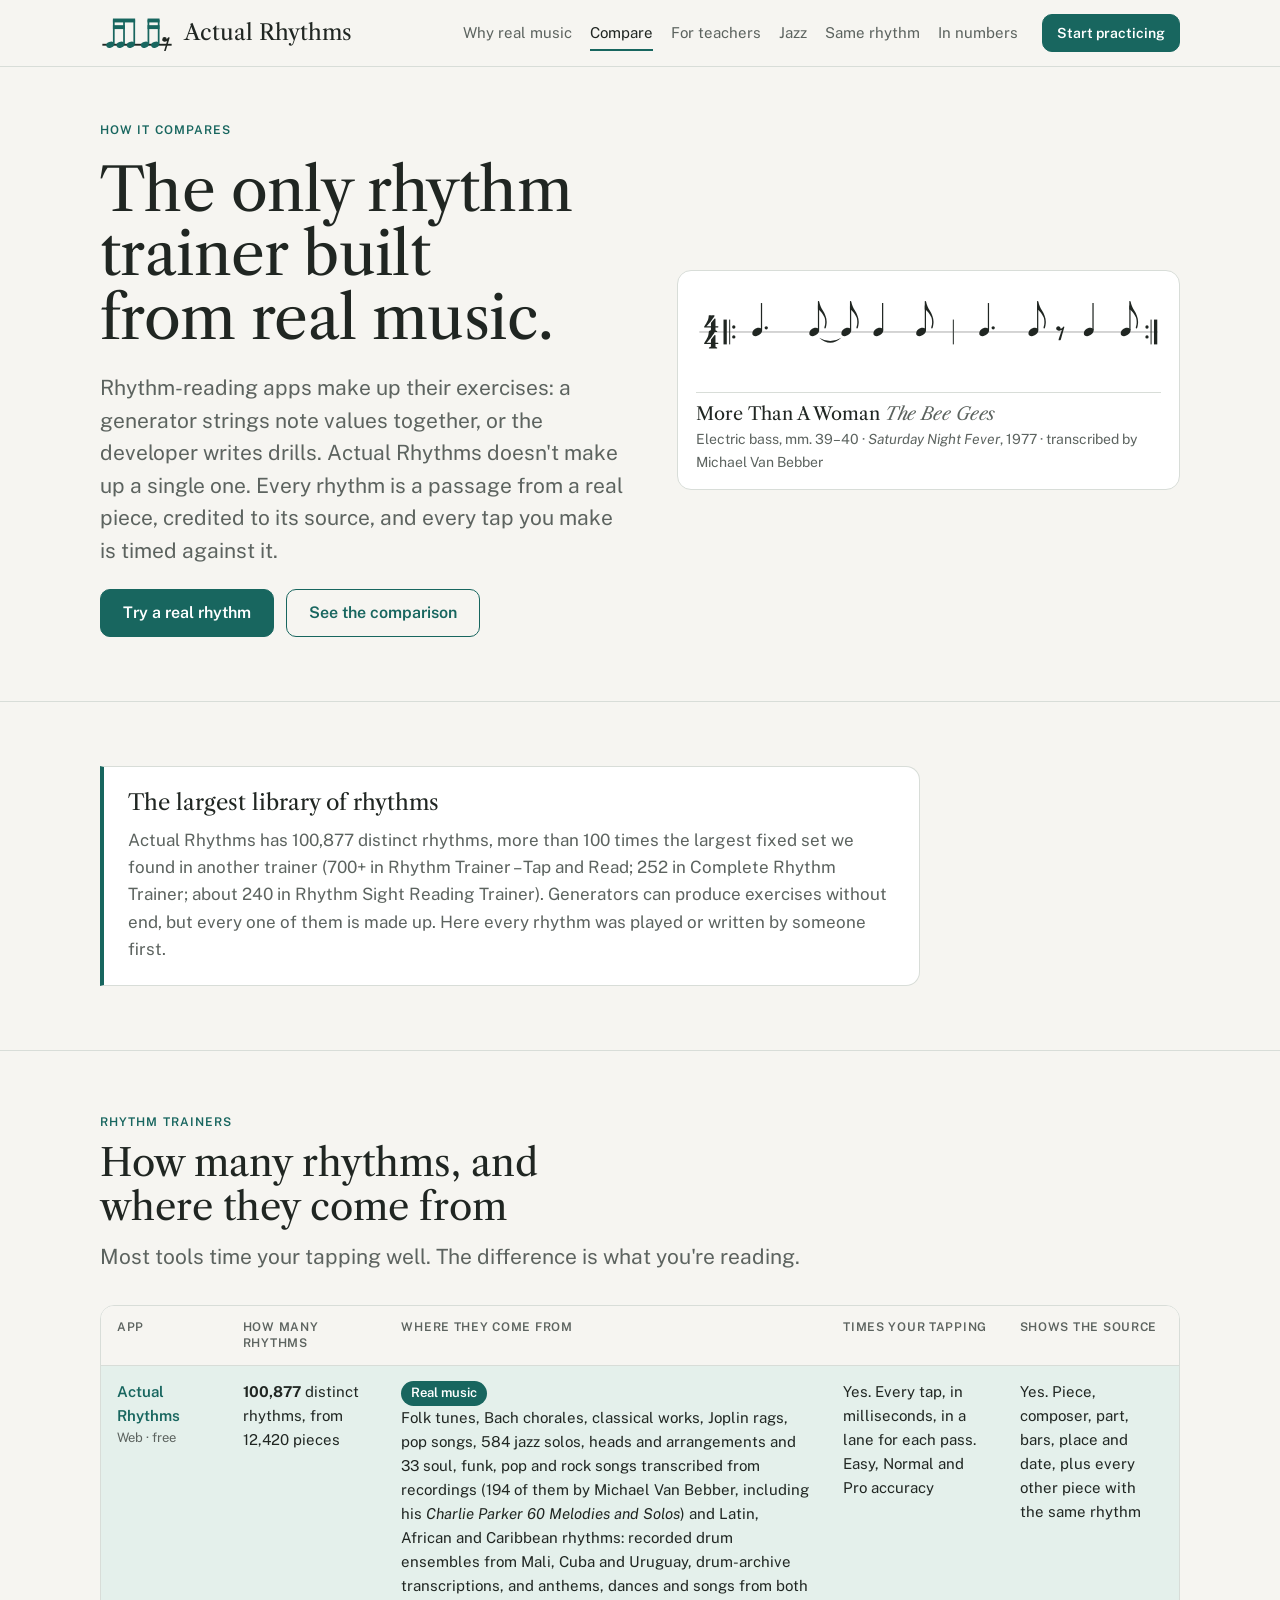
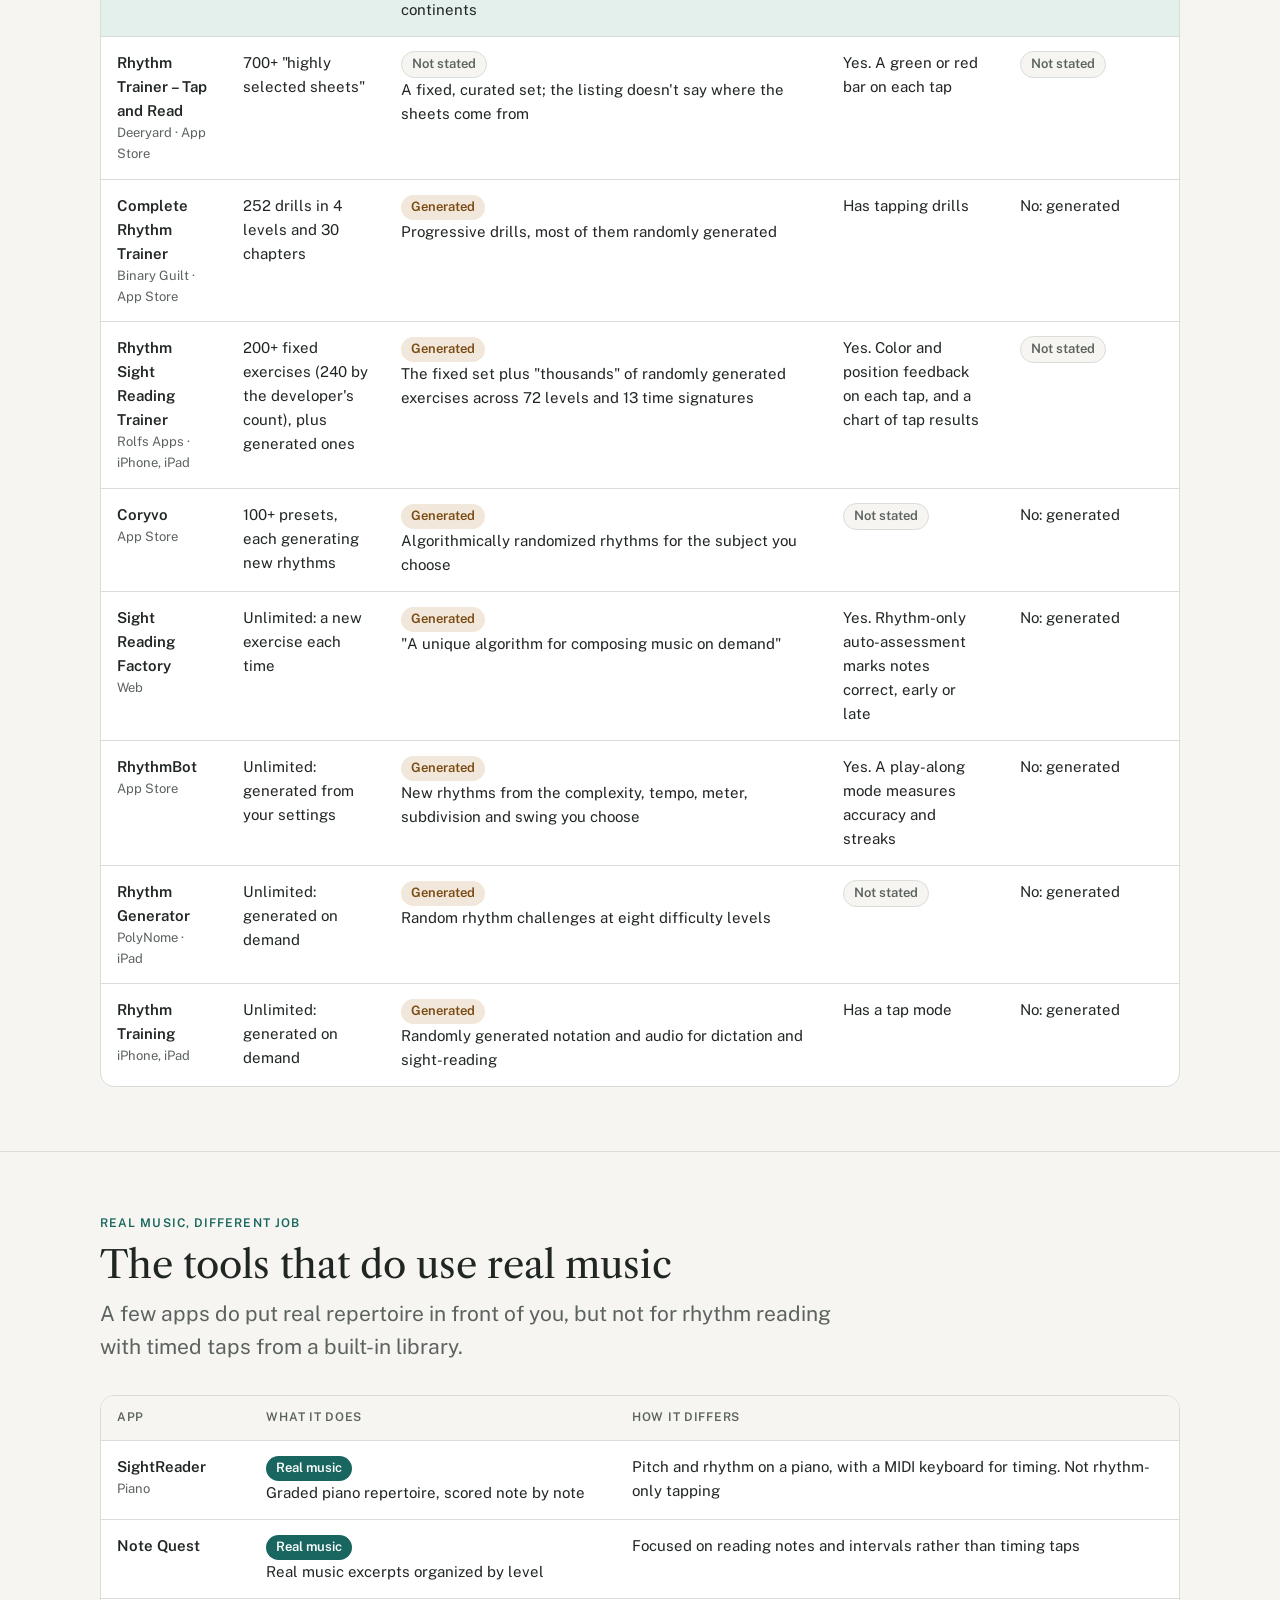
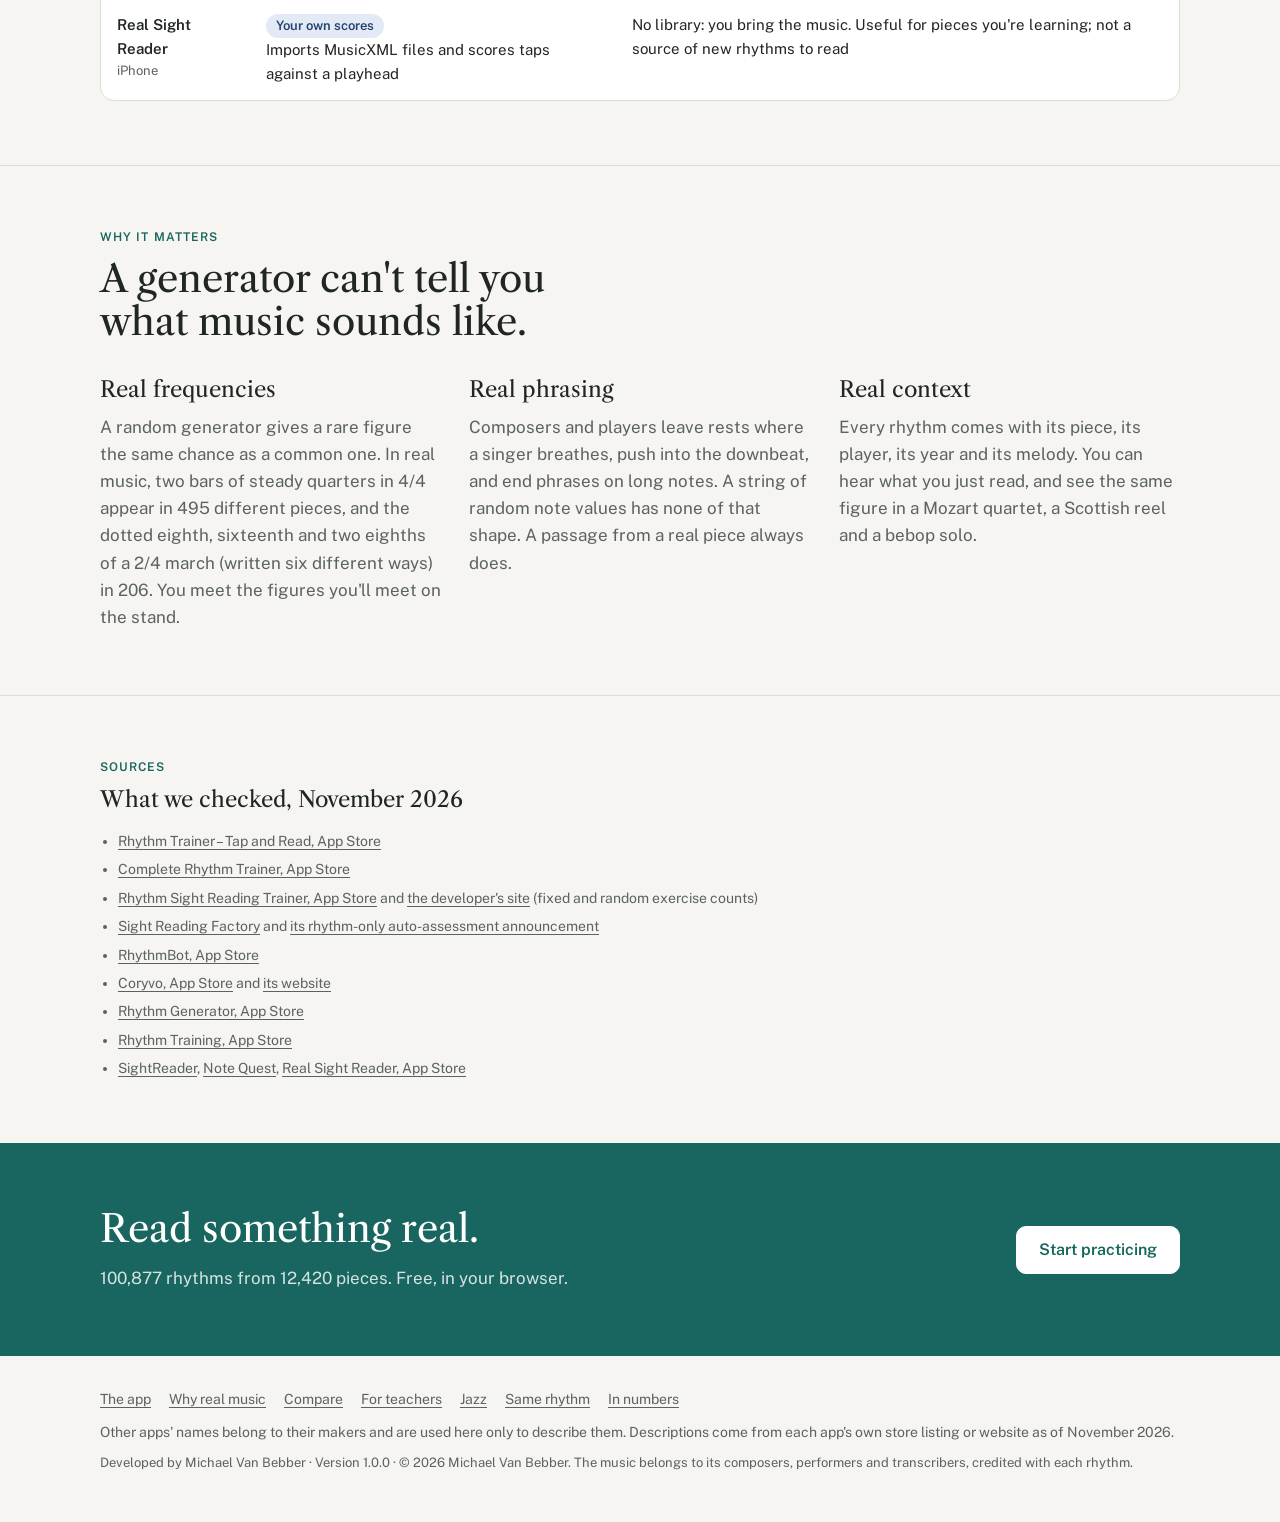
==== commit 163db569: "Credit line on every page: developer, version 1.0.0 and copyright "Developed by Michael Van Bebber ·" ====
--- a/compare/index.html
+++ b/compare/index.html
@@ -23,6 +23,47 @@
 <link rel="preconnect" href="https://fonts.gstatic.com" crossorigin>
 <link rel="stylesheet" href="https://fonts.googleapis.com/css2?family=Libre+Caslon+Text:ital@0;1&family=Public+Sans:wght@400;500;600;700&family=IBM+Plex+Mono:wght@500;600&display=swap">
 <link rel="stylesheet" href="/landing/landing.css">
+<script type="application/ld+json" id="ld">
+{
+ "@context": "https://schema.org",
+ "@graph": [
+  {
+   "@type": "WebPage",
+   "@id": "https://actualrhythms.com/compare/#webpage",
+   "url": "https://actualrhythms.com/compare/",
+   "name": "Actual Rhythms compared: real music vs generated rhythms",
+   "description": "Other rhythm trainers generate their exercises. In Actual Rhythms every rhythm is a real passage of music, credited to its source. A comparison.",
+   "image": "https://actualrhythms.com/landing/social/compare.png",
+   "inLanguage": "en",
+   "isAccessibleForFree": true,
+   "isPartOf": {
+    "@id": "https://actualrhythms.com/#website"
+   },
+   "breadcrumb": {
+    "@id": "https://actualrhythms.com/compare/#breadcrumb"
+   }
+  },
+  {
+   "@type": "BreadcrumbList",
+   "@id": "https://actualrhythms.com/compare/#breadcrumb",
+   "itemListElement": [
+    {
+     "@type": "ListItem",
+     "position": 1,
+     "name": "Actual Rhythms",
+     "item": "https://actualrhythms.com/"
+    },
+    {
+     "@type": "ListItem",
+     "position": 2,
+     "name": "Actual Rhythms compared: real music vs generated rhythms",
+     "item": "https://actualrhythms.com/compare/"
+    }
+   ]
+  }
+ ]
+}
+</script>
 </head>
 <body>
 <header class="site-head">
@@ -242,6 +283,7 @@
   <div class="wrap">
     <nav aria-label="More pages"><a href="/">The app</a><a href="/why/">Why real music</a><a href="/compare/">Compare</a><a href="/teachers/">For teachers</a><a href="/jazz/">Jazz</a><a href="/same-rhythm/">Same rhythm</a><a href="/numbers/">In numbers</a></nav>
     <p>Other apps' names belong to their makers and are used here only to describe them. Descriptions come from each app's own store listing or website as of November 2026.</p>
+    <p class="made-by">Developed by Michael Van Bebber · Version 1.0.0 · © 2026 Michael Van Bebber. The music belongs to its composers, performers and transcribers, credited with each rhythm.</p>
   </div>
 </footer>
 </body>
--- a/landing/landing.css
+++ b/landing/landing.css
@@ -159,6 +159,7 @@
 .site-foot .wrap { display: grid; gap: 10px; }
 .site-foot nav { display: flex; flex-wrap: wrap; gap: 6px 18px; }
 .site-foot a { color: var(--muted); }
+.site-foot .made-by { margin: 0; font-size: 13px; }
 
 .two-col { display: grid; grid-template-columns: minmax(0, 1fr) minmax(0, 1fr); gap: 48px; align-items: start; }
 @media (max-width: 860px) { .two-col { grid-template-columns: 1fr; gap: 28px; } }
